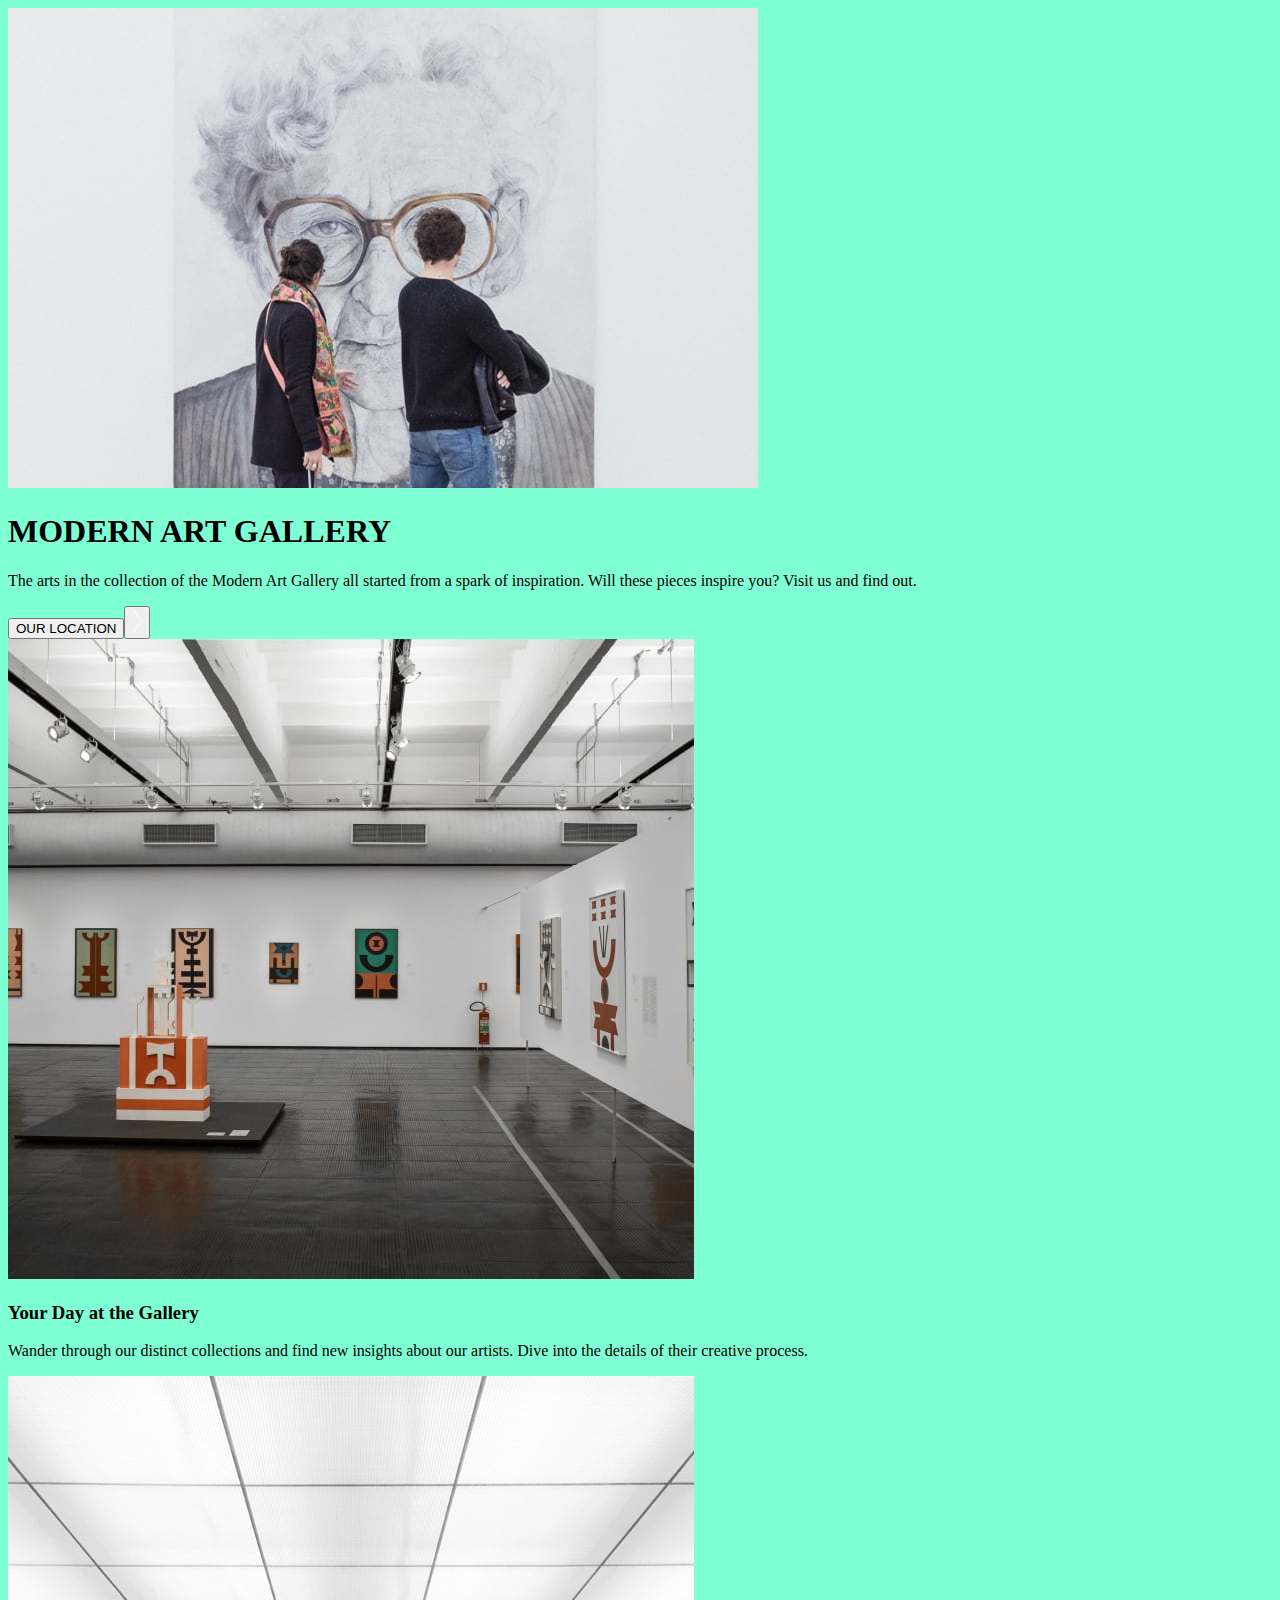
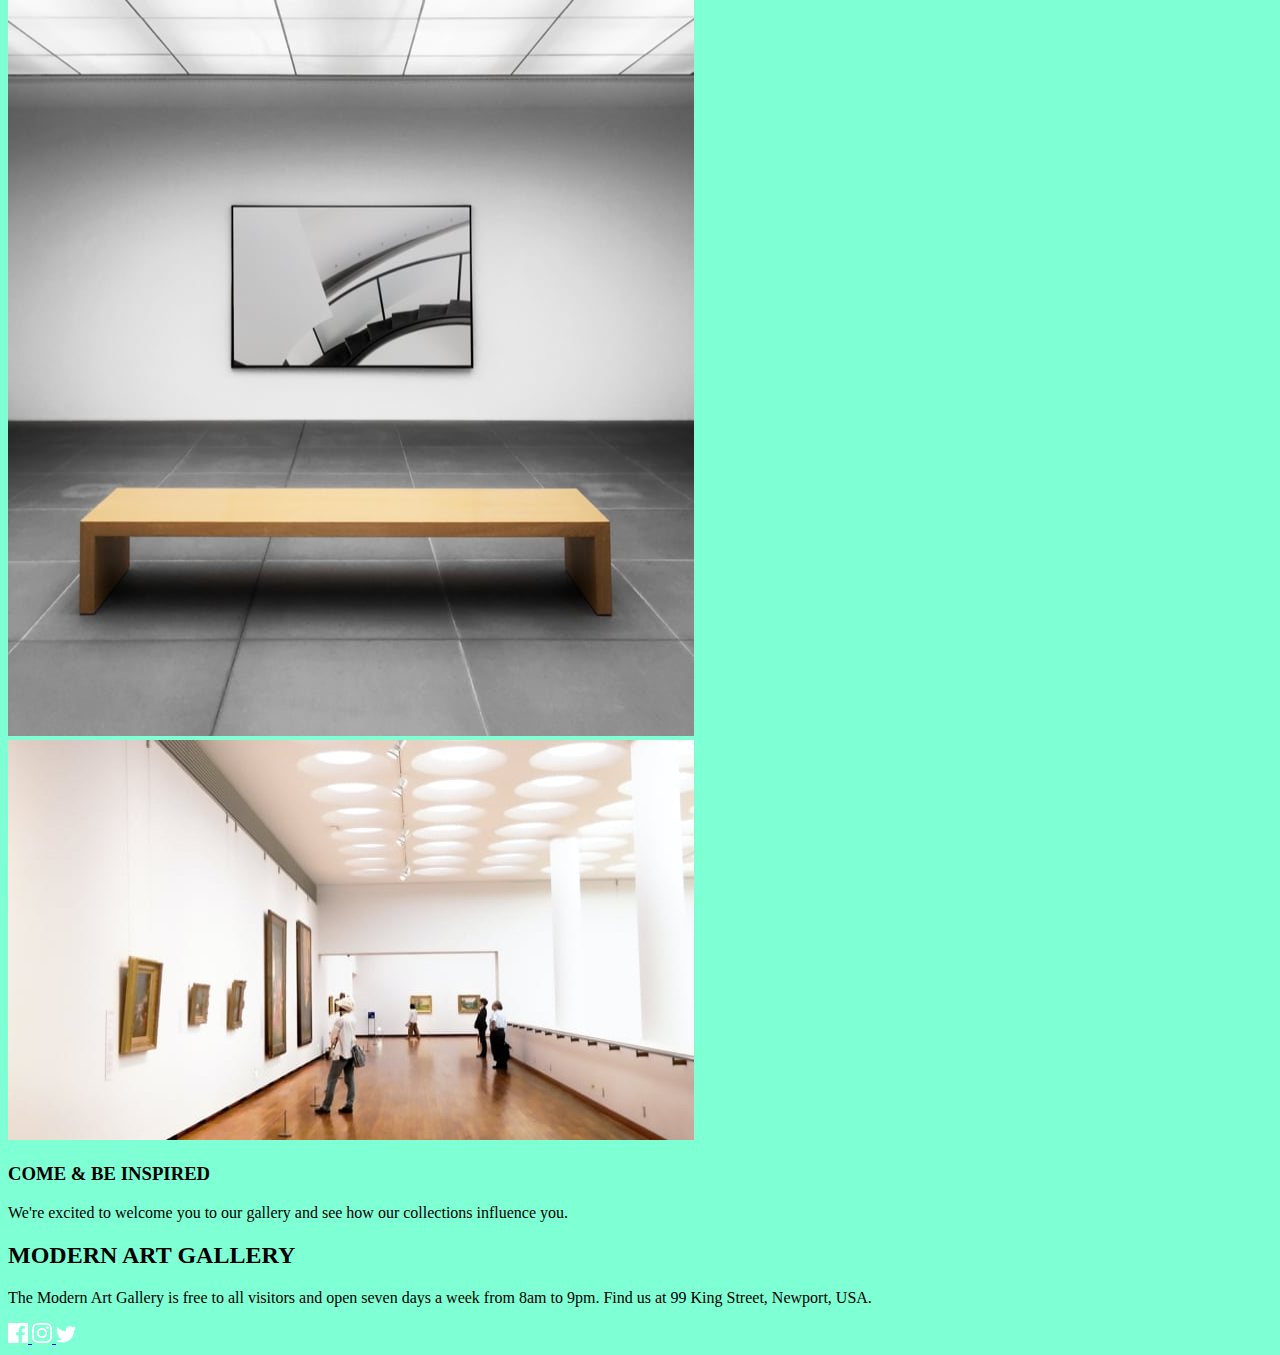
==== index.html @ e425377b "html markup" ====
<!DOCTYPE html>
<html lang="en">
<head>
    <meta charset="UTF-8">
    <meta http-equiv="X-UA-Compatible" content="IE=edge">
    <meta name="viewport" content="width=device-width, initial-scale=1.0">
    <link rel="stylesheet" href="index.css">
    <title>Art gallery website</title>
</head>
<body>
    <header>
        <img src="assets/mobile/image-hero@2x.jpg" alt="background img">
        <h1>MODERN ART GALLERY</h1>
        <p>The arts in the collection of the Modern Art Gallery all started from a spark of inspiration. Will these pieces inspire you? Visit us and find out.</p>
        <a href="location.html">
            <button>
                OUR LOCATION<button><img src="assets/icon-arrow-right.svg" alt="right arrow icon"></button>
            </button>
        </a>
    </header>

    <main>
        <article>
            <section>
                <img src="assets/mobile/image-grid-1@2x.jpg" alt="gallery img">
            </section>
            <section>
                <h3>Your Day at the Gallery</h3>
                <p>Wander through our distinct collections and find new insights about our artists. Dive into the details of their creative process.</p>
            </section>
            <section>
                <img src="assets/mobile/image-grid-2@2x.jpg" alt="gallery img">
            </section>
            <section>
                <img src="assets/mobile/image-grid-3@2x.jpg" alt="gallery img">
            </section>
            <section>
                <h3>COME & BE INSPIRED</h3>
                <p>We're excited to welcome you to our gallery and see how our collections influence you.</p>
            </section>
        </article>
    </main>

    <footer>
        <h2>MODERN ART GALLERY</h2>
        <p>The Modern Art Gallery is free to all visitors and open seven days a week from 8am to 9pm. Find us at 99 King Street, Newport, USA.</p>
    
        <div class="social-media-icons">
            <a href="https://www.facebook.com/" target="_blank">
                <img src="assets/icon-facebook.svg" alt="facebook">
            </a>
            <a href="https://www.instagram.com/" target="_blank">
                <img src="assets/icon-instagram.svg" alt="instagram">
            </a>
            <a href="https://www.twitter.com/" target="_blank">
                <img src="assets/icon-twitter.svg" alt="twitter">
            </a>
        </div>
    </footer>
</body>
</html>
---- index.css ----
body{
    background-color: aquamarine;
}
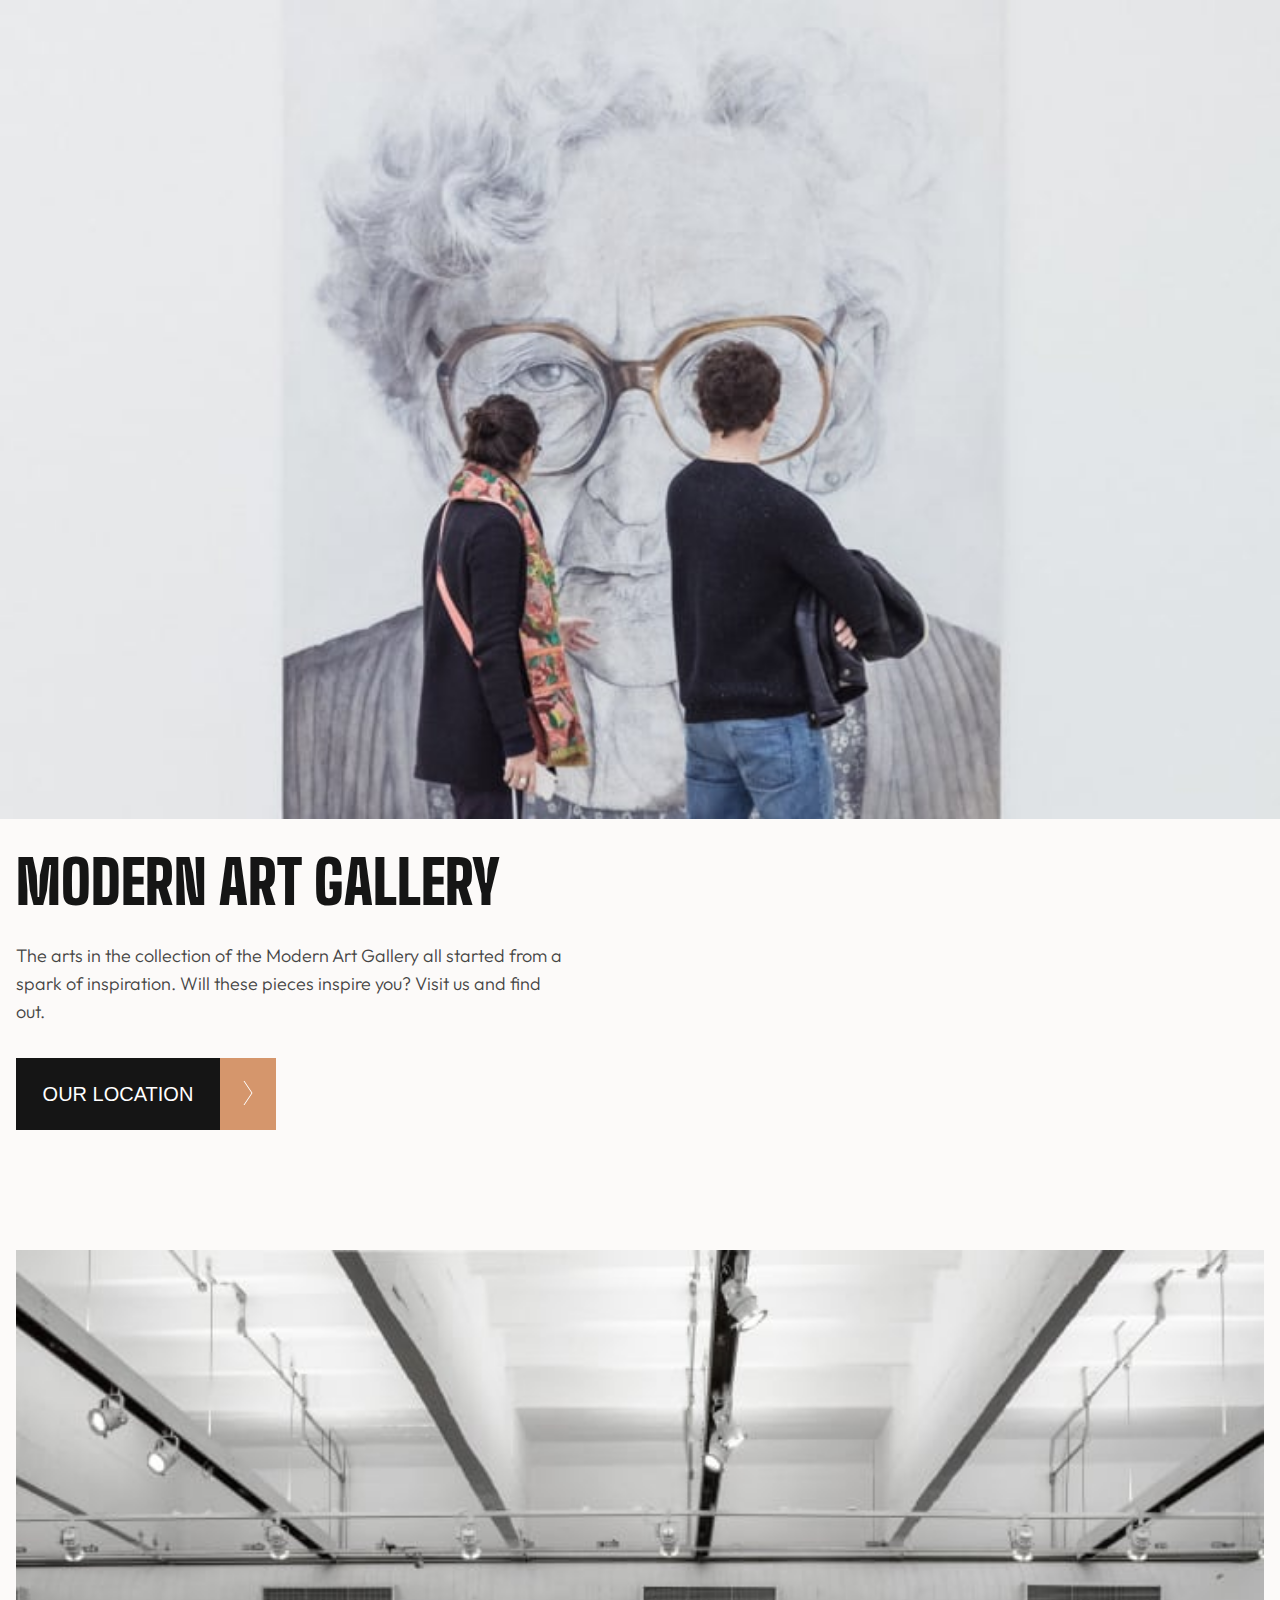
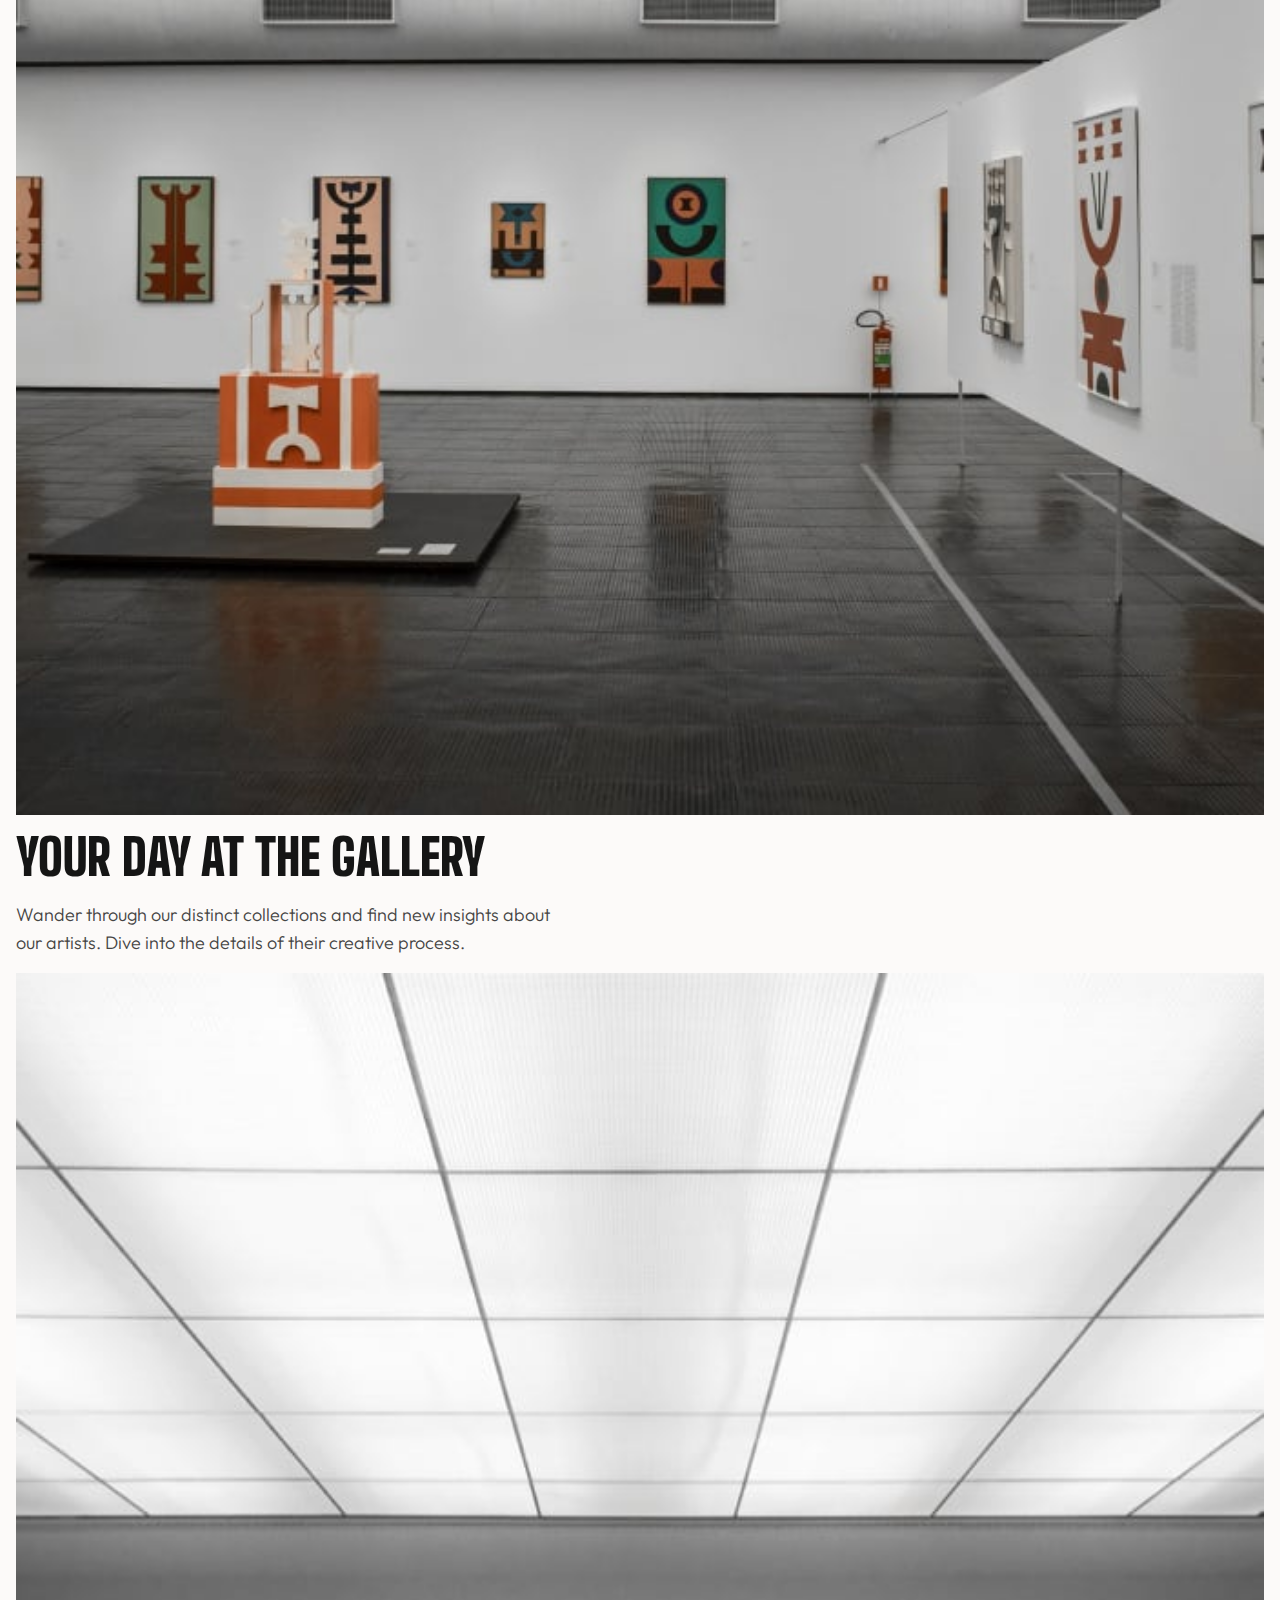
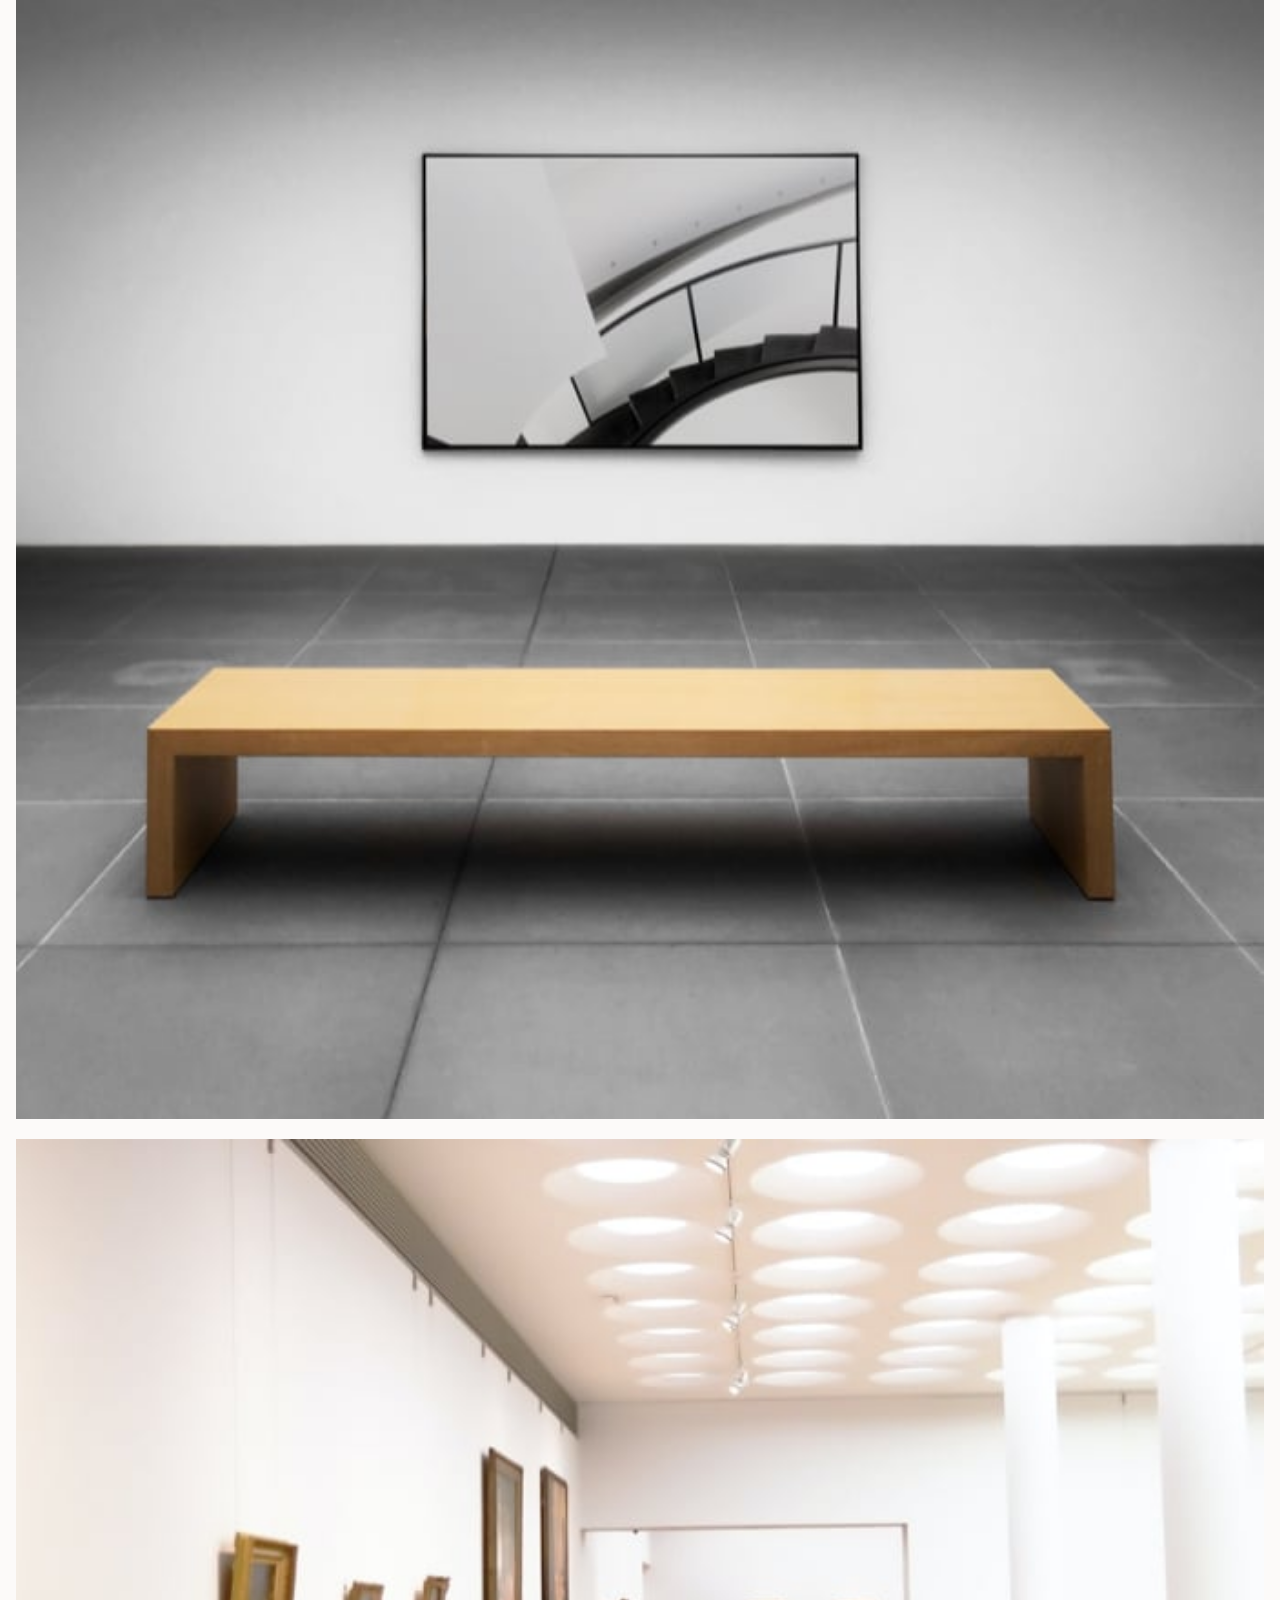
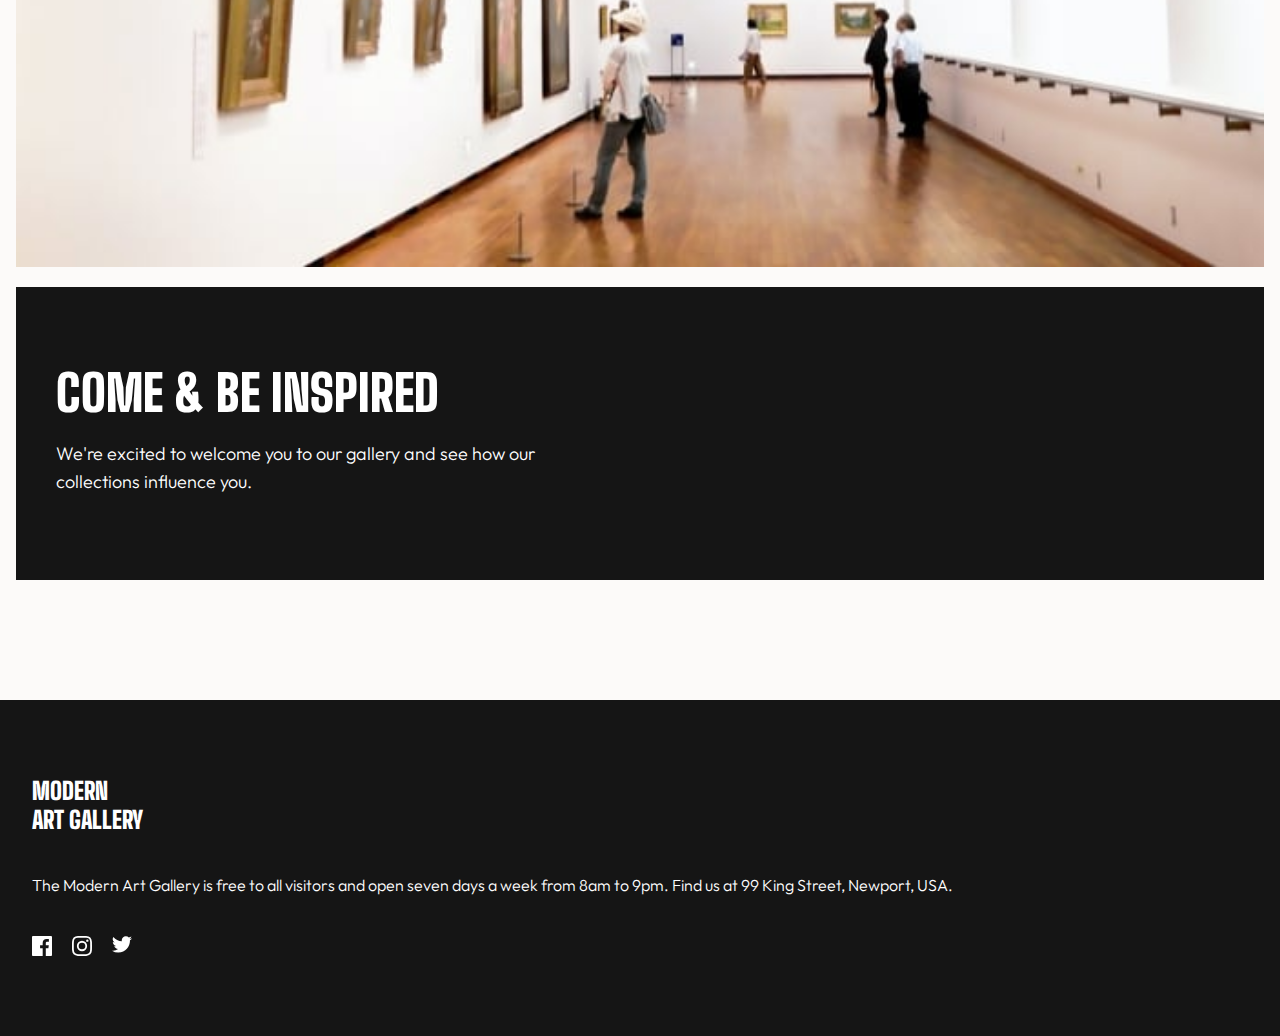
==== commit 62cda7af: "markup and index.html styles" ====
--- a/index.html
+++ b/index.html
@@ -9,14 +9,24 @@
 </head>
 <body>
     <header>
-        <img src="assets/mobile/image-hero@2x.jpg" alt="background img">
-        <h1>MODERN ART GALLERY</h1>
-        <p>The arts in the collection of the Modern Art Gallery all started from a spark of inspiration. Will these pieces inspire you? Visit us and find out.</p>
-        <a href="location.html">
-            <button>
-                OUR LOCATION<button><img src="assets/icon-arrow-right.svg" alt="right arrow icon"></button>
-            </button>
-        </a>
+        <img src="assets/mobile/image-hero@2x.jpg" alt="background img" class="bg">
+        <div class="header-text">
+            <h1>MODERN ART GALLERY</h1>
+            <p>The arts in the collection of the Modern Art Gallery all started from a spark of inspiration. Will these pieces inspire you? Visit us and find out.</p>
+            
+            <div class="btn">
+                <a href="location.html" target="_blank">
+                    <button class="title-btn">
+                        <p class="box-p">OUR LOCATION</p>
+                    </button>
+                </a>
+                <a href="location.html" target="_blank">
+                    <button class="icon-btn">
+                        <img src="assets/icon-arrow-right.svg" alt="icon arrow right">
+                    </button>
+                </a>
+            </div>
+        </div>
     </header>
 
     <main>
@@ -25,7 +35,7 @@
                 <img src="assets/mobile/image-grid-1@2x.jpg" alt="gallery img">
             </section>
             <section>
-                <h3>Your Day at the Gallery</h3>
+                <h3>YOUR DAY AT THE GALLERY</h3>
                 <p>Wander through our distinct collections and find new insights about our artists. Dive into the details of their creative process.</p>
             </section>
             <section>
@@ -35,13 +45,16 @@
                 <img src="assets/mobile/image-grid-3@2x.jpg" alt="gallery img">
             </section>
             <section>
-                <h3>COME & BE INSPIRED</h3>
+                <div class="description">
+                    <h3>COME & BE INSPIRED</h3>
                 <p>We're excited to welcome you to our gallery and see how our collections influence you.</p>
+                </div>
             </section>
         </article>
     </main>
 
     <footer>
+        <section>
         <h2>MODERN ART GALLERY</h2>
         <p>The Modern Art Gallery is free to all visitors and open seven days a week from 8am to 9pm. Find us at 99 King Street, Newport, USA.</p>
     
@@ -56,6 +69,7 @@
                 <img src="assets/icon-twitter.svg" alt="twitter">
             </a>
         </div>
+        </section>
     </footer>
 </body>
 </html>--- a/index.css
+++ b/index.css
@@ -1,3 +1,151 @@
+@import url(https://fonts.googleapis.com/css2?family=Big+Shoulders+Display:wght@300;900&display=swap);
+@import url(https://fonts.googleapis.com/css2?family=Outfit:wght@300&display=swap);
+
+:root{
+    --almost-black:var(#151515);
+    --white:var(#FFFFFF);
+}
+
+*{
+    margin: 0;
+    padding: 0;
+    box-sizing: border-box;
+}
 body{
-    background-color: aquamarine;
+    font-family: 'Outfit', sans-serif;
+    background: #FCFAF9;
+}
+
+/* general styles */
+h1,h2, h3{
+    font-family: 'Big Shoulders Display', cursive;
+    font-weight: 900;
+}
+
+/* header styles */
+.header-text{
+    display: grid;
+    row-gap: 32px;
+}
+/* background image */
+header img:not(button img, .btn-wrapper img){
+    width: 100%;
+    padding-bottom: 32px;
+}
+.header-text{
+    padding: 0 16px;
+}
+.header-text h1{
+    font-size: 60px;
+    line-height: 55px;
+    color: #151515;
+}
+.header-text p{
+    font-weight: 300;
+    font-size: 18px;
+    line-height: 28px;
+    color: #444444;
+    max-width: 550px;
+}
+
+/* button */
+.btn{
+    display: flex;
+}
+.title-btn{
+    width: 204px;
+    height: 72px;
+    border: none;
+    background: #151515;
+}
+.title-btn p{
+    color: white;
+    font-size: 20px;
+    line-height: 24px;
+}
+
+.icon-btn{
+    width: 56px;
+    height: 72px;
+    border: none;
+    background: #D5966C;
+}
+
+
+/* main container */
+main{
+    margin:120px 0 120px 0;
+}
+article{
+    padding: 0 16px;
+    display: grid;
+    row-gap: 16px;
+}
+article img{
+    width: 100%;
+}
+article h3{
+
+    font-size: 50px;
+    line-height: 45px;
+    color: #151515;
+}
+article p{
+    font-weight: 300;
+    font-size: 18px;
+    line-height: 28px;
+    color: #444444;
+    max-width: 550px;
+}
+article section:nth-child(2) h3{
+    margin-bottom: 21px;
+}
+article section:nth-child(5){
+    height: 293px;
+    background-color: #151515;
+    padding: 0 40px;
+    display: flex;
+    align-items: center;
+}
+.description h3{
+    font-size: 50px;
+    line-height: 45px;
+    color: #FFFFFF;
+    margin-bottom: 24px;
+}
+.description p{
+    font-weight: 300;
+    font-size: 18px;
+    line-height: 28px;
+    color: #FFFFFF;
+
+}
+
+/* footer */
+footer{
+    height: 336px;
+    background-color: #151515;
+    display: flex;
+    align-items: center;
+    padding: 0 32px;
+}
+footer section{
+    display: grid;
+    row-gap: 38px;
+}
+footer h2{
+    width: 112.05px;
+    color: white;
+}
+footer p{
+    font-weight: 300;
+    font-size: 16px;
+    line-height: 26px;
+    color: #FFFFFF;
+}
+.social-media-icons{
+    display: inline-flex;
+}
+.social-media-icons a{
+    margin-right:20px;
 }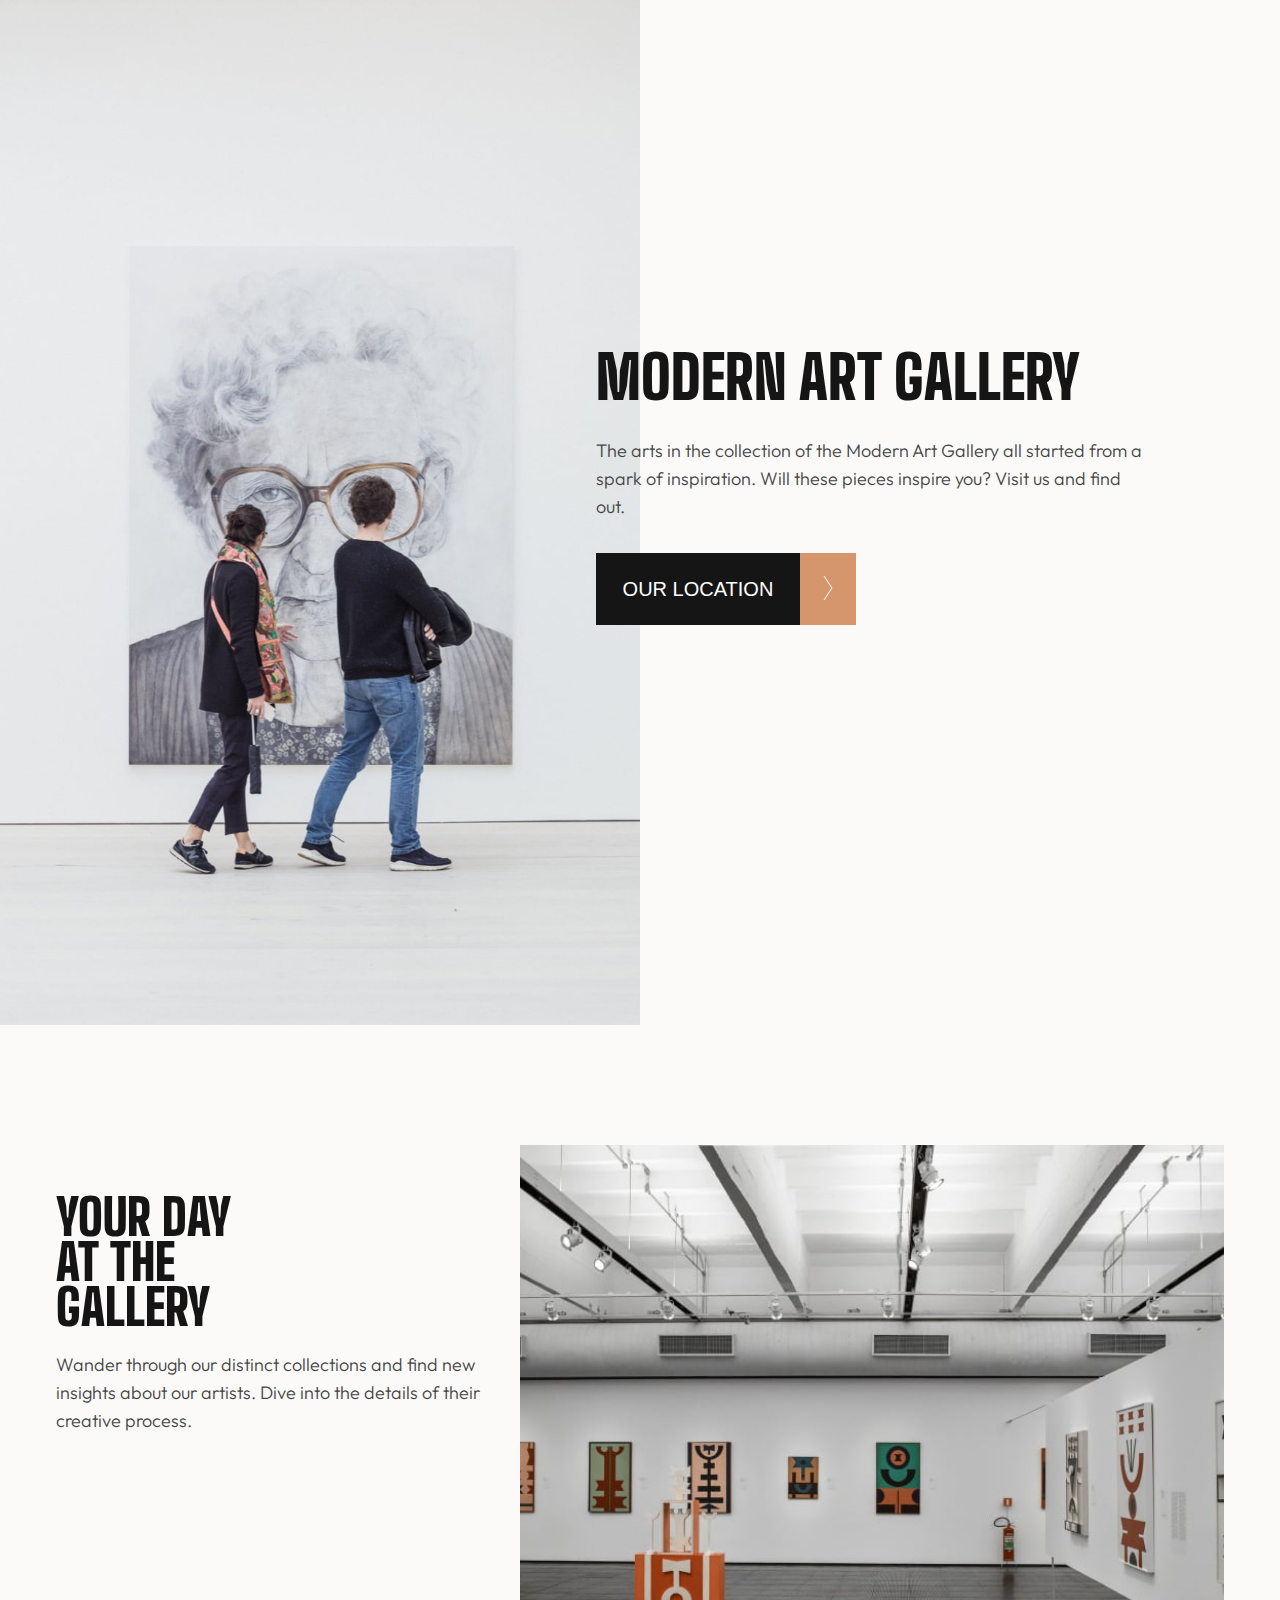
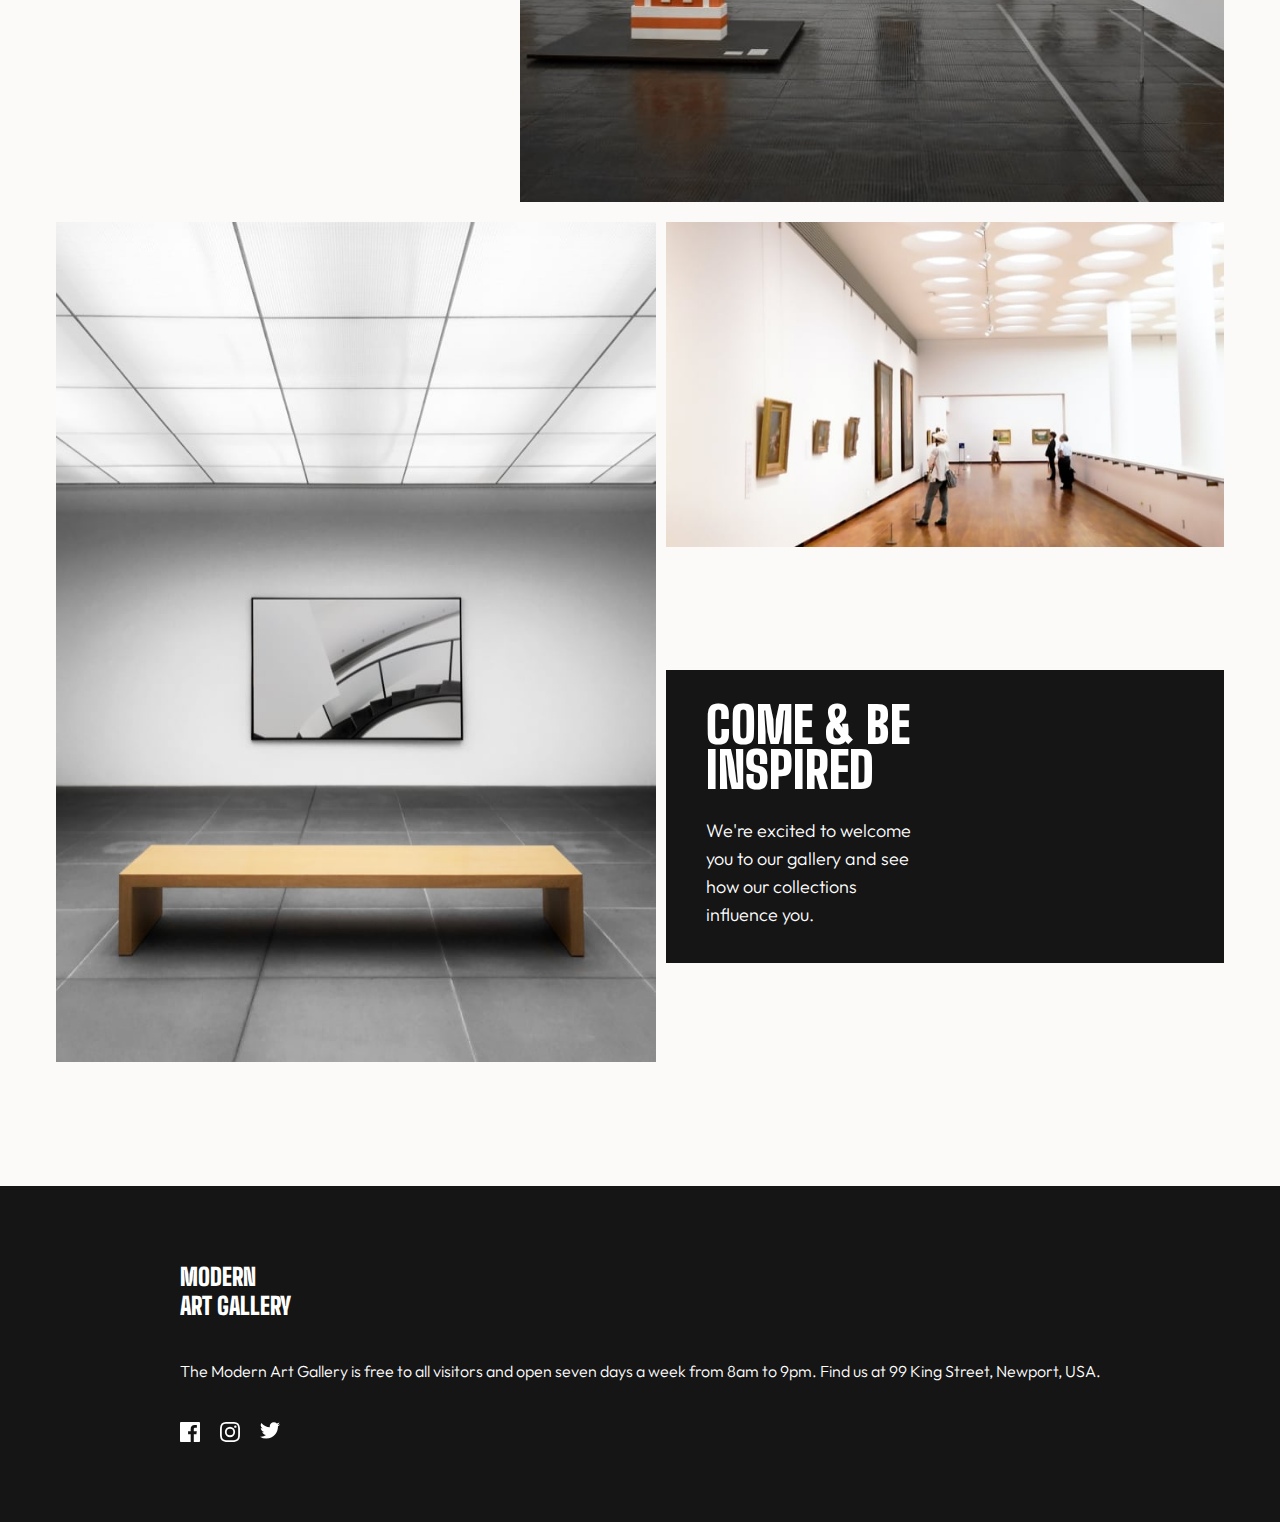
==== commit 7a2aa7ec: "changes in grid" ====
--- a/index.html
+++ b/index.html
@@ -9,7 +9,9 @@
 </head>
 <body>
     <header>
-        <img src="assets/mobile/image-hero@2x.jpg" alt="background img" class="bg">
+        <img src="assets/mobile/image-hero@2x.jpg" alt="background img" class="bg-mobile">
+        <img src="assets/tablet/image-hero@2x.jpg" alt="background img" class="bg-tablet">
+        <img src="assets/desktop/image-hero@2x.jpg" alt="background img" class="bg-desktop">
         <div class="header-text">
             <h1>MODERN ART GALLERY</h1>
             <p>The arts in the collection of the Modern Art Gallery all started from a spark of inspiration. Will these pieces inspire you? Visit us and find out.</p>
@@ -29,22 +31,22 @@
         </div>
     </header>
 
-    <main>
+    <main class="main-index">
         <article>
-            <section>
+            <section class="grid-1">
                 <img src="assets/mobile/image-grid-1@2x.jpg" alt="gallery img">
             </section>
-            <section>
+            <section class="grid-2">
                 <h3>YOUR DAY AT THE GALLERY</h3>
                 <p>Wander through our distinct collections and find new insights about our artists. Dive into the details of their creative process.</p>
             </section>
-            <section>
+            <section class="grid-3">
                 <img src="assets/mobile/image-grid-2@2x.jpg" alt="gallery img">
             </section>
-            <section>
+            <section class="grid-4">
                 <img src="assets/mobile/image-grid-3@2x.jpg" alt="gallery img">
             </section>
-            <section>
+            <section class="grid-5">
                 <div class="description">
                     <h3>COME & BE INSPIRED</h3>
                 <p>We're excited to welcome you to our gallery and see how our collections influence you.</p>
@@ -53,20 +55,35 @@
         </article>
     </main>
 
-    <footer>
+    <footer class="index-footer">
         <section>
         <h2>MODERN ART GALLERY</h2>
         <p>The Modern Art Gallery is free to all visitors and open seven days a week from 8am to 9pm. Find us at 99 King Street, Newport, USA.</p>
     
         <div class="social-media-icons">
             <a href="https://www.facebook.com/" target="_blank">
-                <img src="assets/icon-facebook.svg" alt="facebook">
+                <svg width="20" height="20" xmlns="http://www.w3.org/2000/svg">
+                    <path
+                      d="M18.896 0H1.104C.494 0 0 .494 0 1.104v17.793C0 19.506.494 20 1.104 20h9.58v-7.745H8.076V9.237h2.606V7.01c0-2.583 1.578-3.99 3.883-3.99 1.104 0 2.052.082 2.329.119v2.7h-1.598c-1.254 0-1.496.597-1.496 1.47v1.928h2.989l-.39 3.018h-2.6V20h5.098c.608 0 1.102-.494 1.102-1.104V1.104C20 .494 19.506 0 18.896 0Z"
+                      fill="#FFF"
+                    />
+                </svg>
             </a>
             <a href="https://www.instagram.com/" target="_blank">
-                <img src="assets/icon-instagram.svg" alt="instagram">
+                <svg width="20" height="20" xmlns="http://www.w3.org/2000/svg">
+                    <path
+                      d="M10 1.802c2.67 0 2.987.01 4.042.059 2.71.123 3.975 1.409 4.099 4.099.048 1.054.057 1.37.057 4.04 0 2.672-.01 2.988-.057 4.042-.124 2.687-1.387 3.975-4.1 4.099-1.054.048-1.37.058-4.041.058-2.67 0-2.987-.01-4.04-.058-2.718-.124-3.977-1.416-4.1-4.1-.048-1.054-.058-1.37-.058-4.041 0-2.67.01-2.986.058-4.04.124-2.69 1.387-3.977 4.1-4.1 1.054-.048 1.37-.058 4.04-.058ZM10 0C7.284 0 6.944.012 5.877.06 2.246.227.227 2.242.061 5.877.01 6.944 0 7.284 0 10s.012 3.057.06 4.123c.167 3.632 2.182 5.65 5.817 5.817 1.067.048 1.407.06 4.123.06s3.057-.012 4.123-.06c3.629-.167 5.652-2.182 5.816-5.817.05-1.066.061-1.407.061-4.123s-.012-3.056-.06-4.122C19.777 2.249 17.76.228 14.124.06 13.057.01 12.716 0 10 0Zm0 4.865a5.135 5.135 0 1 0 0 10.27 5.135 5.135 0 0 0 0-10.27Zm0 8.468a3.333 3.333 0 1 1 0-6.666 3.333 3.333 0 0 1 0 6.666Zm5.338-9.87a1.2 1.2 0 1 0 0 2.4 1.2 1.2 0 0 0 0-2.4Z"
+                      fill="#FFF"
+                    />
+                </svg>
             </a>
             <a href="https://www.twitter.com/" target="_blank">
-                <img src="assets/icon-twitter.svg" alt="twitter">
+                <svg width="20" height="17" xmlns="http://www.w3.org/2000/svg">
+                    <path
+                      d="M20 2.172a8.192 8.192 0 0 1-2.357.646 4.11 4.11 0 0 0 1.805-2.27 8.22 8.22 0 0 1-2.606.996A4.096 4.096 0 0 0 13.847.248c-2.65 0-4.596 2.472-3.998 5.037A11.648 11.648 0 0 1 1.392 1a4.109 4.109 0 0 0 1.27 5.478 4.086 4.086 0 0 1-1.858-.513c-.045 1.9 1.318 3.679 3.291 4.075a4.113 4.113 0 0 1-1.853.07 4.106 4.106 0 0 0 3.833 2.849A8.25 8.25 0 0 1 0 14.658a11.616 11.616 0 0 0 6.29 1.843c7.618 0 11.923-6.434 11.663-12.205A8.354 8.354 0 0 0 20 2.172Z"
+                      fill="#FFF"
+                    />
+                </svg>
             </a>
         </div>
         </section>
--- a/index.css
+++ b/index.css
@@ -1,15 +1,11 @@
 @import url(https://fonts.googleapis.com/css2?family=Big+Shoulders+Display:wght@300;900&display=swap);
 @import url(https://fonts.googleapis.com/css2?family=Outfit:wght@300&display=swap);
-
-:root{
-    --almost-black:var(#151515);
-    --white:var(#FFFFFF);
-}
 
 *{
     margin: 0;
     padding: 0;
     box-sizing: border-box;
+    font-style: normal;
 }
 body{
     font-family: 'Outfit', sans-serif;
@@ -21,18 +17,16 @@
     font-family: 'Big Shoulders Display', cursive;
     font-weight: 900;
 }
-
-/* header styles */
+p{
+    font-weight: 300;
+    font-size: 18px;
+    color: #444444;
+}
+
+/* index.html header styles */
 .header-text{
     display: grid;
     row-gap: 32px;
-}
-/* background image */
-header img:not(button img, .btn-wrapper img){
-    width: 100%;
-    padding-bottom: 32px;
-}
-.header-text{
     padding: 0 16px;
 }
 .header-text h1{
@@ -41,14 +35,23 @@
     color: #151515;
 }
 .header-text p{
-    font-weight: 300;
-    font-size: 18px;
     line-height: 28px;
-    color: #444444;
     max-width: 550px;
 }
-
-/* button */
+/* background image */
+.bg-mobile{
+    width: 100%;
+    padding-bottom: 32px;
+}
+.bg-tablet{
+    display: none;
+}
+.bg-desktop{
+    display: none;
+}
+
+
+/* button for both pages */
 .btn{
     display: flex;
 }
@@ -72,8 +75,8 @@
 }
 
 
-/* main container */
-main{
+/* index.html main container */
+.main-index{
     margin:120px 0 120px 0;
 }
 article{
@@ -84,18 +87,14 @@
 article img{
     width: 100%;
 }
+article p{
+    line-height: 28px;
+    max-width: 550px;
+}
 article h3{
-
     font-size: 50px;
     line-height: 45px;
     color: #151515;
-}
-article p{
-    font-weight: 300;
-    font-size: 18px;
-    line-height: 28px;
-    color: #444444;
-    max-width: 550px;
 }
 article section:nth-child(2) h3{
     margin-bottom: 21px;
@@ -114,38 +113,209 @@
     margin-bottom: 24px;
 }
 .description p{
-    font-weight: 300;
-    font-size: 18px;
     line-height: 28px;
     color: #FFFFFF;
 
 }
 
-/* footer */
-footer{
-    height: 336px;
+
+/* location.html page map image and button positioning */
+.map-container img{
+    width: 100%;
+    top: 0;
+
+}
+.location-btn{
+    position: absolute;
+    top: 0;
+    left: 0;
+}
+
+/* location.html adress */
+.map-container{
     background-color: #151515;
-    display: flex;
-    align-items: center;
-    padding: 0 32px;
-}
+    
+}
+.map-container section{
+    height: 493px;
+    color: white;
+    padding: 0 16px;
+    display: flex;
+    flex-direction: column;
+    justify-content: space-evenly;
+}
+.map-container section h3{
+    font-size: 50px;
+    line-height: 45px;
+    padding-bottom: 48px;
+
+}
+.map-container h4{
+    font-size: 32px;
+    line-height: 32px;
+    color: #D5966C;
+
+}
+.location{
+    display: grid;
+    row-gap: 20px;
+    padding-top: 20px;
+}
+address p{
+    color: #FFFFFF;
+}
+
+
+
+
+
+
+
+
+/* footer for both pages */
+
+/* general footer style */
 footer section{
     display: grid;
     row-gap: 38px;
 }
-footer h2{
+
+/* footer specifications */
+.index-footer{
+    height: 336px;
+    background-color: #151515;
+    display: flex;
+    justify-content: space-around;
+    align-items: center;
+    padding: 0 32px;
+}
+.location-footer{
+    height: 336px;
+    background-color: #D5966C;
+    display: flex;
+    align-items: center;
+    padding: 0 32px;
+}
+
+
+.index-footer h2{
     width: 112.05px;
     color: white;
 }
-footer p{
-    font-weight: 300;
+.index-footer p{
     font-size: 16px;
     line-height: 26px;
     color: #FFFFFF;
 }
+
+.location-footer p{
+    color: #151515;
+}
+
+
+
+/* general icon styles */
 .social-media-icons{
     display: inline-flex;
 }
 .social-media-icons a{
     margin-right:20px;
+}
+
+
+.location-icons a path{
+    fill: black;
+}
+
+/* hovers for both pages */
+.index-footer a:hover path {
+    fill: #d5966c;
+}
+
+.location-icons a:hover path{
+    fill: white;
+}
+
+
+
+/* responsive */
+@media (min-width:768px){
+    /* background text positioning */
+    body{
+        position: relative;
+    }
+    .header-text{
+        position: absolute;
+        width: 100%;
+        right: 60px;
+        top: 150px;
+    }
+
+    .bg-mobile{
+        display: none;
+    }
+    .bg-tablet{
+        display: block;
+        width: 50%; 
+    }
+
+
+
+    .main-index{
+        padding: 0 40px;
+        
+    }
+
+    .main-index{
+        display: grid;
+        grid-column-gap: 1.6%;
+        grid-row-gap: 0.6875rem;
+    }
+    .grid-1{
+        grid-column: 2/4;
+        max-width: 100%;
+    }
+    .grid-2{
+        grid-column: 1/2;
+        grid-row: 1/2;
+        max-width: 100%;
+        padding-top: 50px;
+    }
+    .grid-3{
+        grid-column: 1/3;
+        grid-row: 2/4;
+        max-width: 100%;
+    }
+    .grid-4{
+        grid-column: 3/4;
+        /* padding-bottom: 30px; */
+        max-width: 100%;
+        margin-left: 10px;
+    }
+    .grid-5{
+        margin-left: 10px;
+        max-width: 100%; 
+        padding: 65px 48px;
+        align-items: center;
+        grid-column: 3/4;
+
+    }
+    .grid-5 p, h3{
+        max-width: 223px;
+    }
+
+}
+
+@media (min-width:1100px){
+    /* background text positioning */
+    body{
+        position: relative;
+    }
+    .header-text{
+        position: absolute;
+        width: 50%;
+        right: 60px;
+        /* height: 410px; */
+        top: 350px;
+    }
 }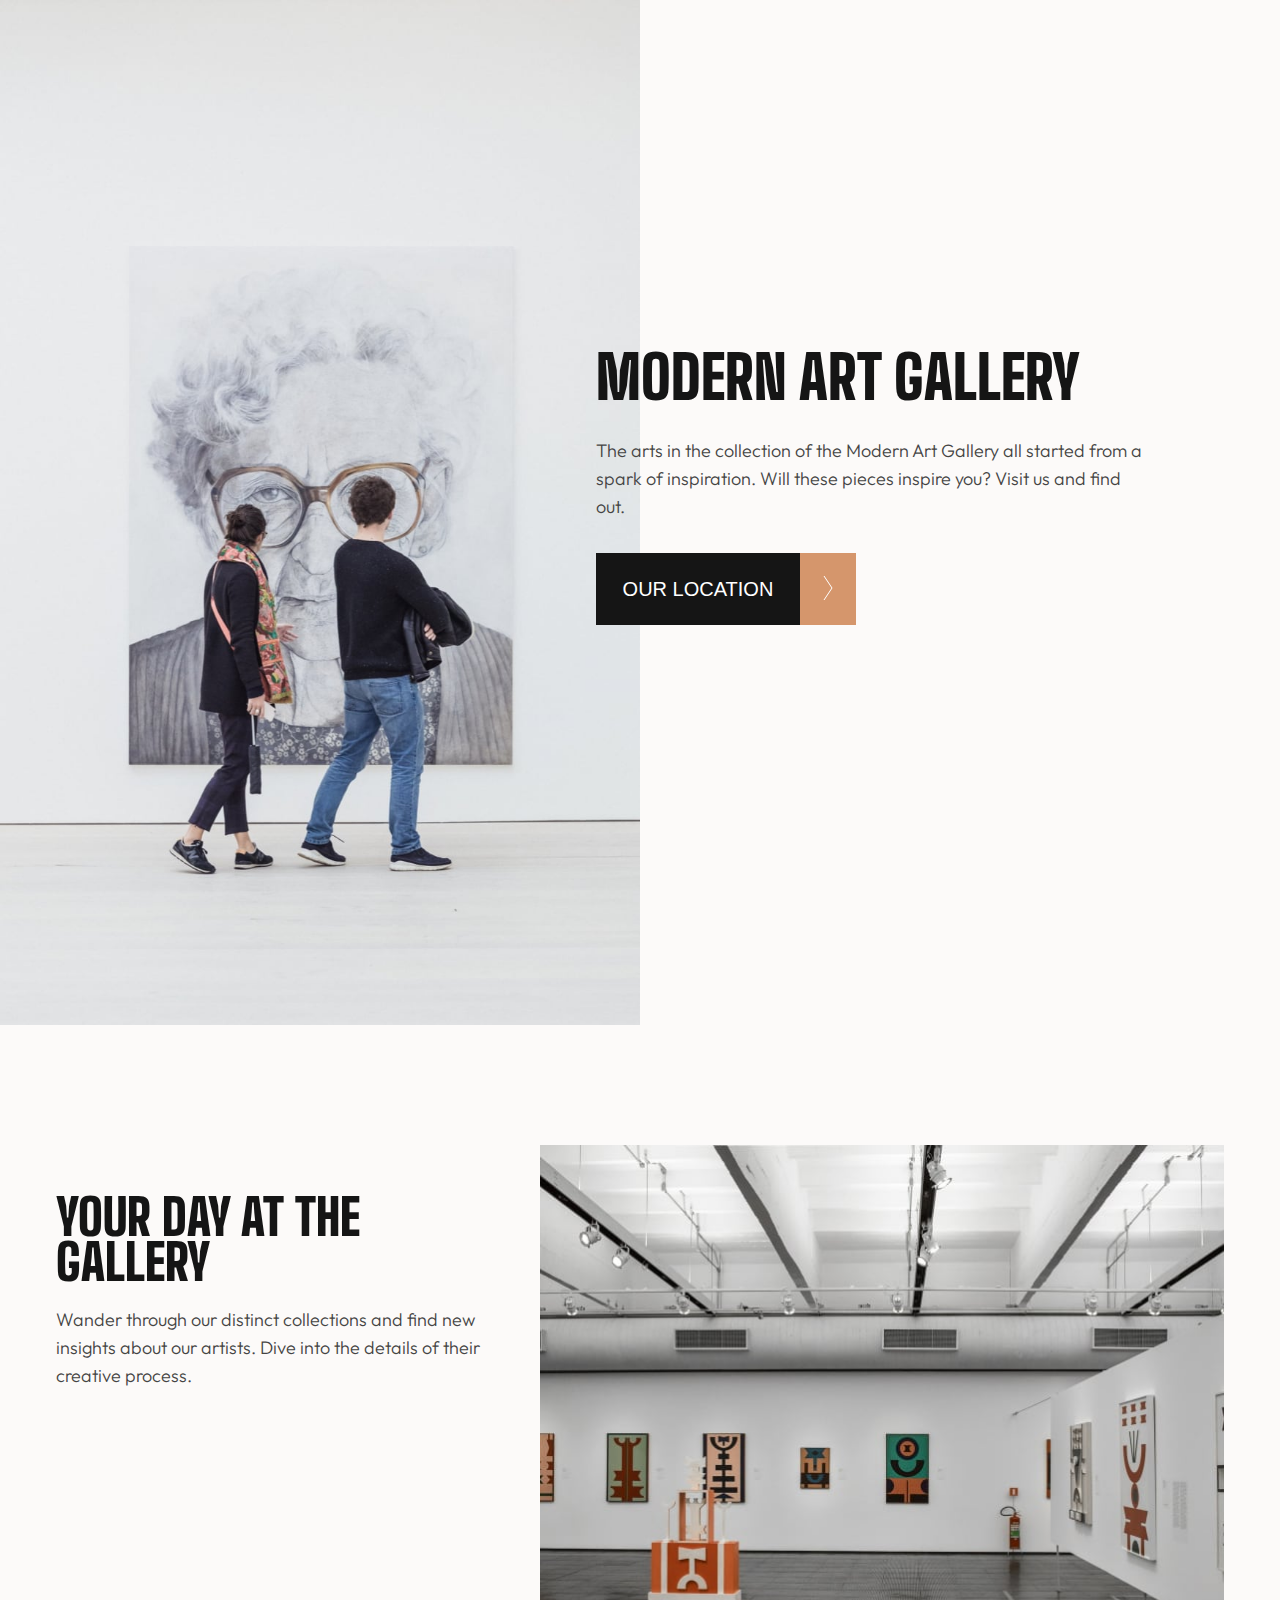
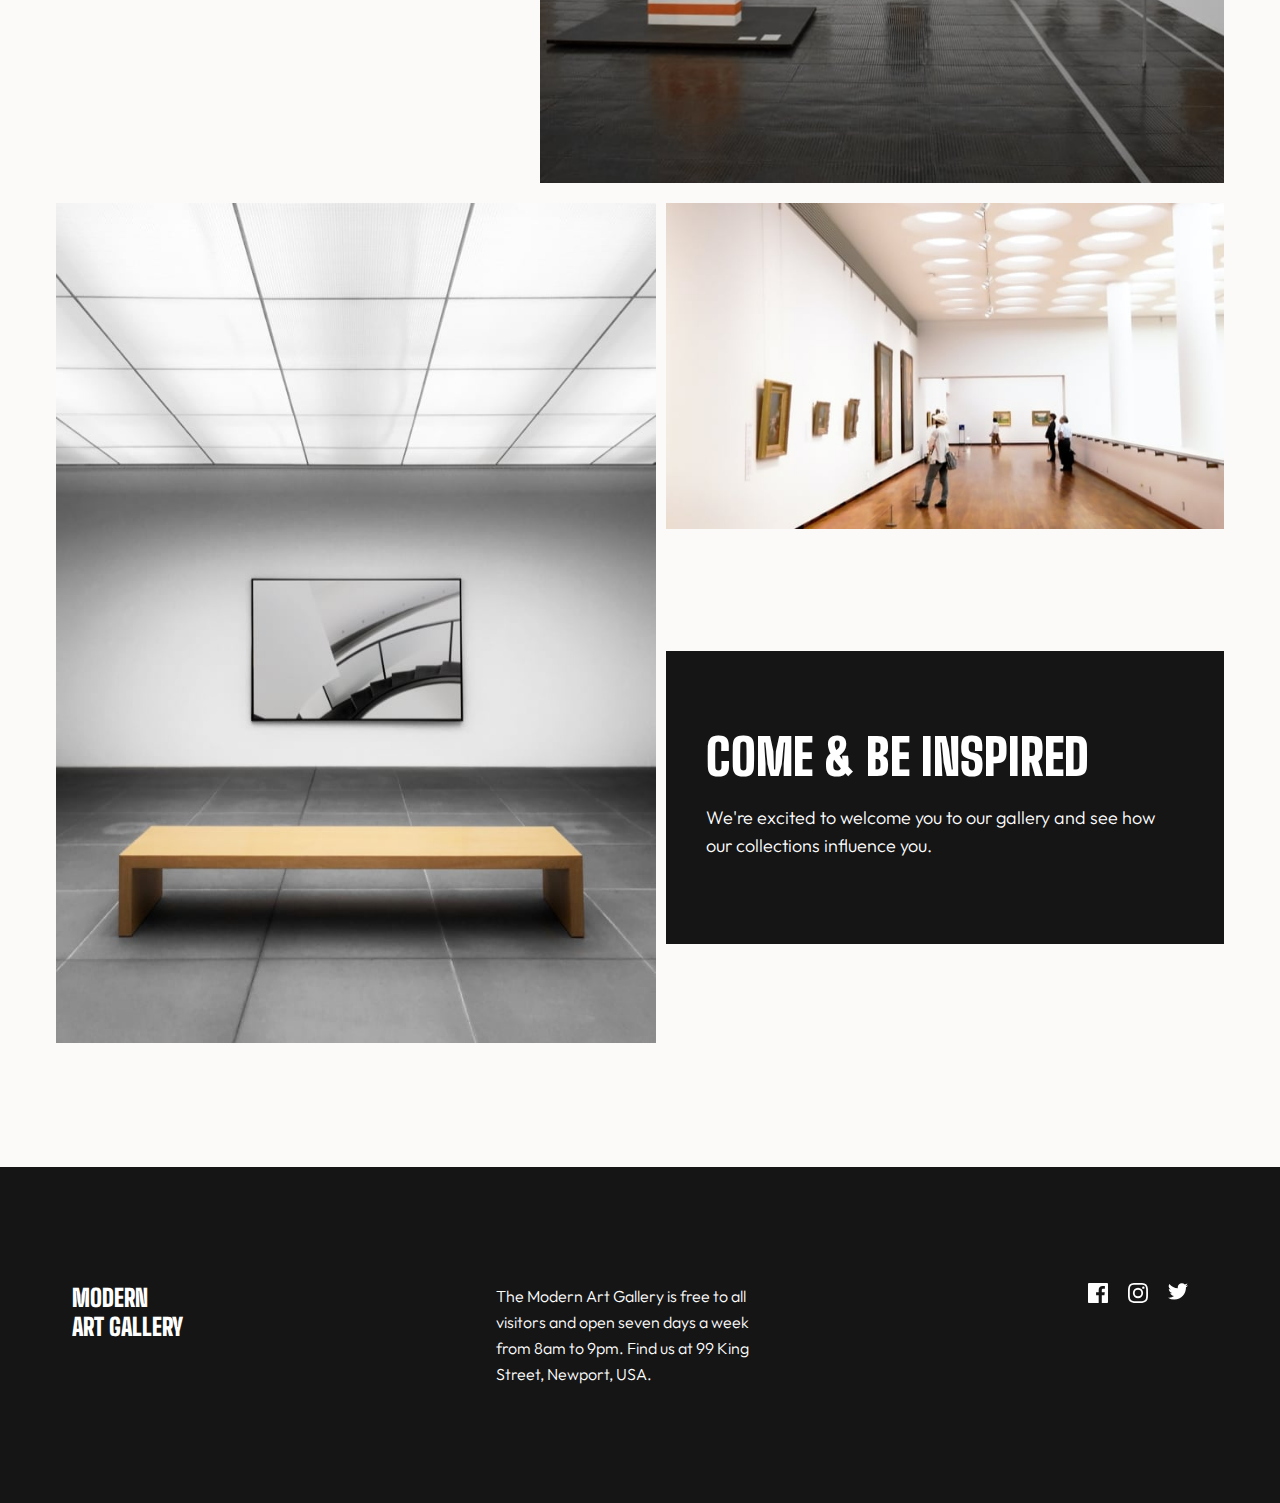
==== commit c1dded9a: "small change in markup" ====
--- a/index.html
+++ b/index.html
@@ -55,7 +55,7 @@
         </article>
     </main>
 
-    <footer class="index-footer">
+    <footer class="index-footer padding">
         <section>
         <h2>MODERN ART GALLERY</h2>
         <p>The Modern Art Gallery is free to all visitors and open seven days a week from 8am to 9pm. Find us at 99 King Street, Newport, USA.</p>
--- a/index.css
+++ b/index.css
@@ -23,6 +23,11 @@
     color: #444444;
 }
 
+/* footer padding */
+.padding{
+    padding: 0 32px;
+}
+
 /* index.html header styles */
 .header-text{
     display: grid;
@@ -38,7 +43,7 @@
     line-height: 28px;
     max-width: 550px;
 }
-/* background image */
+/* html.index background image */
 .bg-mobile{
     width: 100%;
     padding-bottom: 32px;
@@ -120,10 +125,15 @@
 
 
 /* location.html page map image and button positioning */
-.map-container img{
+.map-mobile{
     width: 100%;
     top: 0;
-
+}
+.map-tablet{
+    display: none;
+}
+.map-desktop{
+    display: none;
 }
 .location-btn{
     position: absolute;
@@ -187,14 +197,12 @@
     display: flex;
     justify-content: space-around;
     align-items: center;
-    padding: 0 32px;
 }
 .location-footer{
     height: 336px;
     background-color: #D5966C;
     display: flex;
     align-items: center;
-    padding: 0 32px;
 }
 
 
@@ -241,16 +249,18 @@
 /* responsive */
 @media (min-width:768px){
     /* background text positioning */
+    /* index.html */
     body{
         position: relative;
     }
     .header-text{
         position: absolute;
-        width: 100%;
+        width: 50%;
         right: 60px;
         top: 150px;
     }
 
+    /* index.html background images */
     .bg-mobile{
         display: none;
     }
@@ -260,12 +270,10 @@
     }
 
 
-
     .main-index{
         padding: 0 40px;
-        
-    }
-
+    }
+    /* index.html grid layout */
     .main-index{
         display: grid;
         grid-column-gap: 1.6%;
@@ -279,7 +287,7 @@
         grid-column: 1/2;
         grid-row: 1/2;
         max-width: 100%;
-        padding-top: 50px;
+        padding: 50px 20px 0 0; 
     }
     .grid-3{
         grid-column: 1/3;
@@ -288,7 +296,6 @@
     }
     .grid-4{
         grid-column: 3/4;
-        /* padding-bottom: 30px; */
         max-width: 100%;
         margin-left: 10px;
     }
@@ -298,13 +305,66 @@
         padding: 65px 48px;
         align-items: center;
         grid-column: 3/4;
-
-    }
-    .grid-5 p, h3{
-        max-width: 223px;
-    }
-
-}
+    }
+
+
+    /* index.html footer */
+    .index-footer section{
+        width: 100%;
+        display: flex;
+        justify-content: space-between;
+        padding: 0 40px;
+    }
+    .index-footer section p{
+        max-width: 281px;
+    }
+
+
+    /* location.html */
+    .map-tablet{
+        display: block;
+        width: 100%;
+    }
+    .map-mobile{
+        display: none;
+    }
+    .map-desktop{
+        display: none;
+    }
+    .location-btn{
+        padding-left: 40px;
+    }
+    .map-container section{
+        padding:0 40px;
+    }
+    .location-btn{
+        padding: 0 40px;
+    }
+
+    /* location.html background  image */
+    .map-container section{
+        display: flex;
+        align-items: center;
+        flex-direction: row;
+        height: 548px;
+    }
+    .map-container section h3{
+        padding-right: 68px;
+    }
+
+    /* location.html footer */
+    .location-footer section{
+        width: 100%;
+        display: flex;
+        justify-content: space-between;
+    }
+    .location-footer p{
+        max-width: 281px;
+    }
+}
+
+
+
 
 @media (min-width:1100px){
     /* background text positioning */
@@ -315,7 +375,22 @@
         position: absolute;
         width: 50%;
         right: 60px;
-        /* height: 410px; */
         top: 350px;
     }
+}
+
+@media (min-width:1440px){
+    .main-index, .index-footer section, .location-btn,
+    .map-container section, .location-footer{
+        padding: 0 165px;
+    }
+
+    /* location.html background images */
+    .map-tablet{
+        display: none;
+    }
+    .map-desktop{
+        display: block;
+        width: 100%;
+    }
 }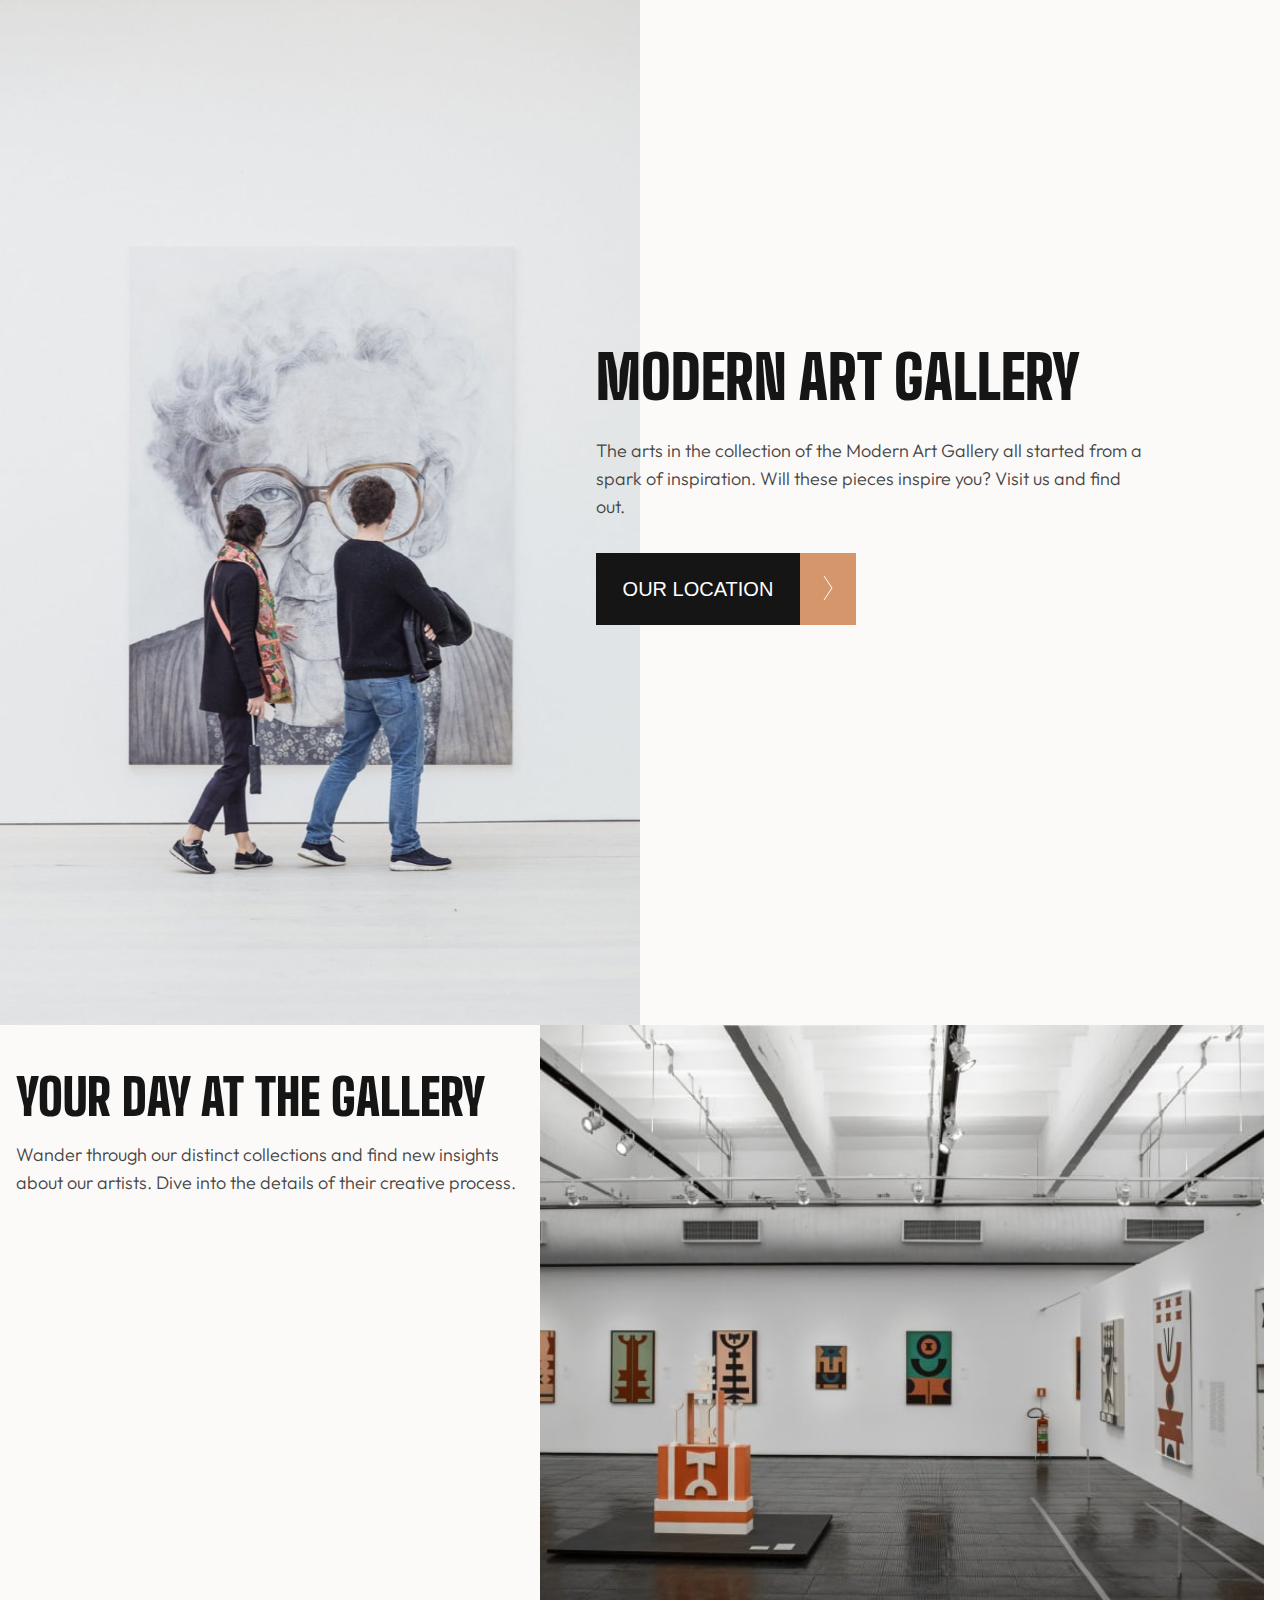
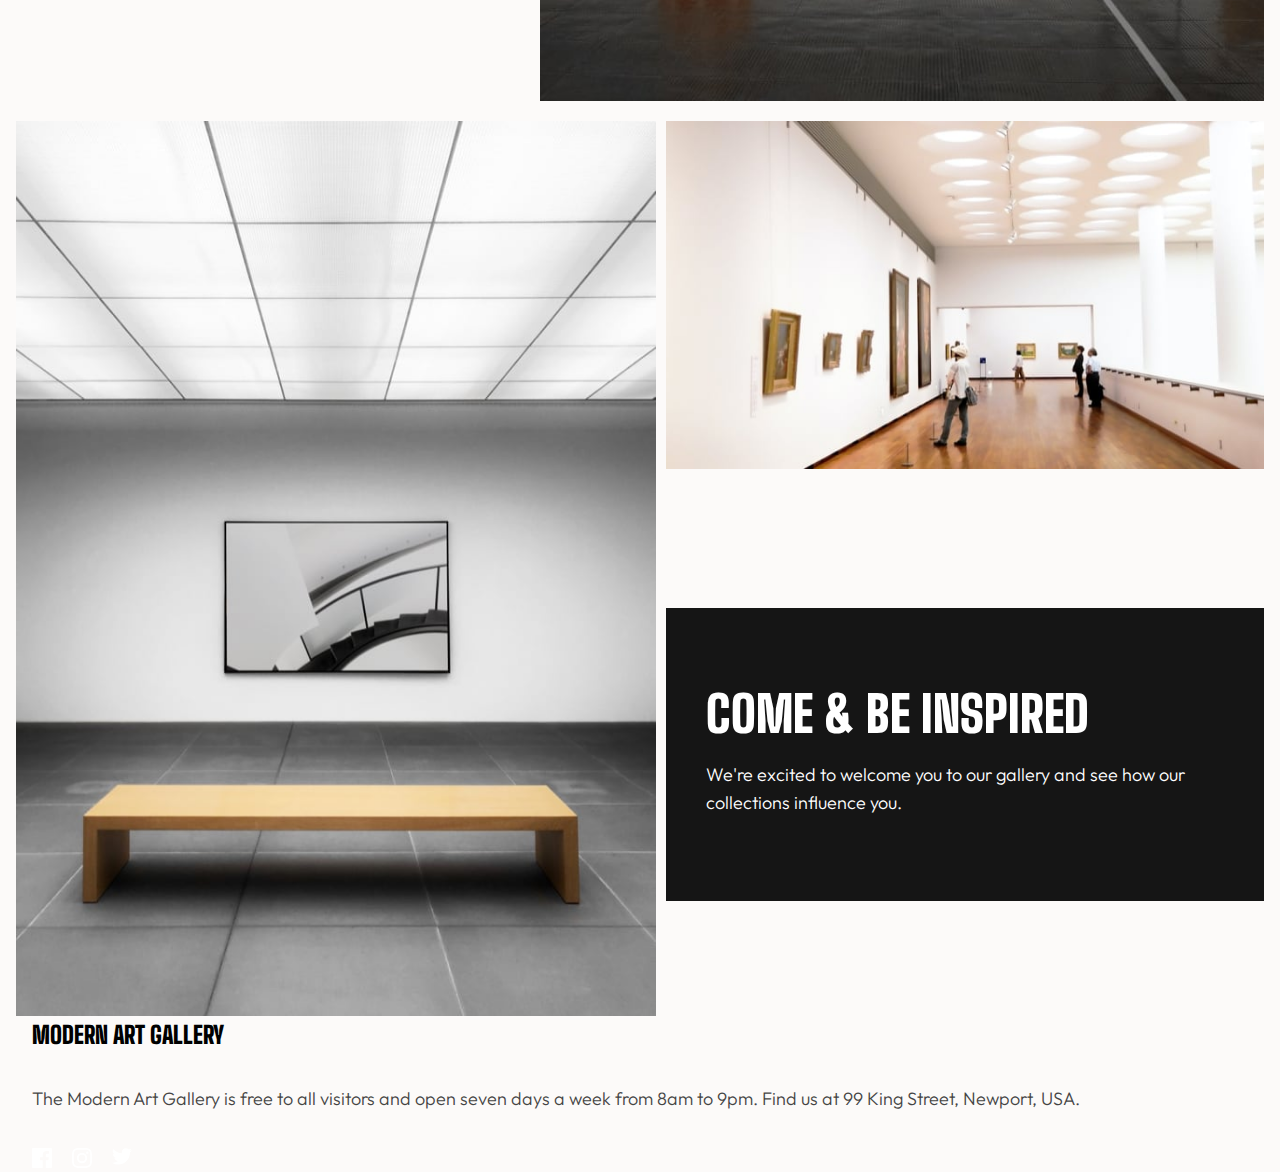
==== commit c2451792: "changes in index.html markup" ====
--- a/index.html
+++ b/index.html
@@ -19,7 +19,7 @@
             <div class="btn">
                 <a href="location.html" target="_blank">
                     <button class="title-btn">
-                        <p class="box-p">OUR LOCATION</p>
+                        <p>OUR LOCATION</p>
                     </button>
                 </a>
                 <a href="location.html" target="_blank">
@@ -31,7 +31,7 @@
         </div>
     </header>
 
-    <main class="main-index">
+    <main>
         <article>
             <section class="grid-1">
                 <img src="assets/mobile/image-grid-1@2x.jpg" alt="gallery img">
@@ -49,13 +49,13 @@
             <section class="grid-5">
                 <div class="description">
                     <h3>COME & BE INSPIRED</h3>
-                <p>We're excited to welcome you to our gallery and see how our collections influence you.</p>
+                    <p>We're excited to welcome you to our gallery and see how our collections influence you.</p>
                 </div>
             </section>
         </article>
     </main>
 
-    <footer class="index-footer padding">
+    <footer class="padding">
         <section>
         <h2>MODERN ART GALLERY</h2>
         <p>The Modern Art Gallery is free to all visitors and open seven days a week from 8am to 9pm. Find us at 99 King Street, Newport, USA.</p>
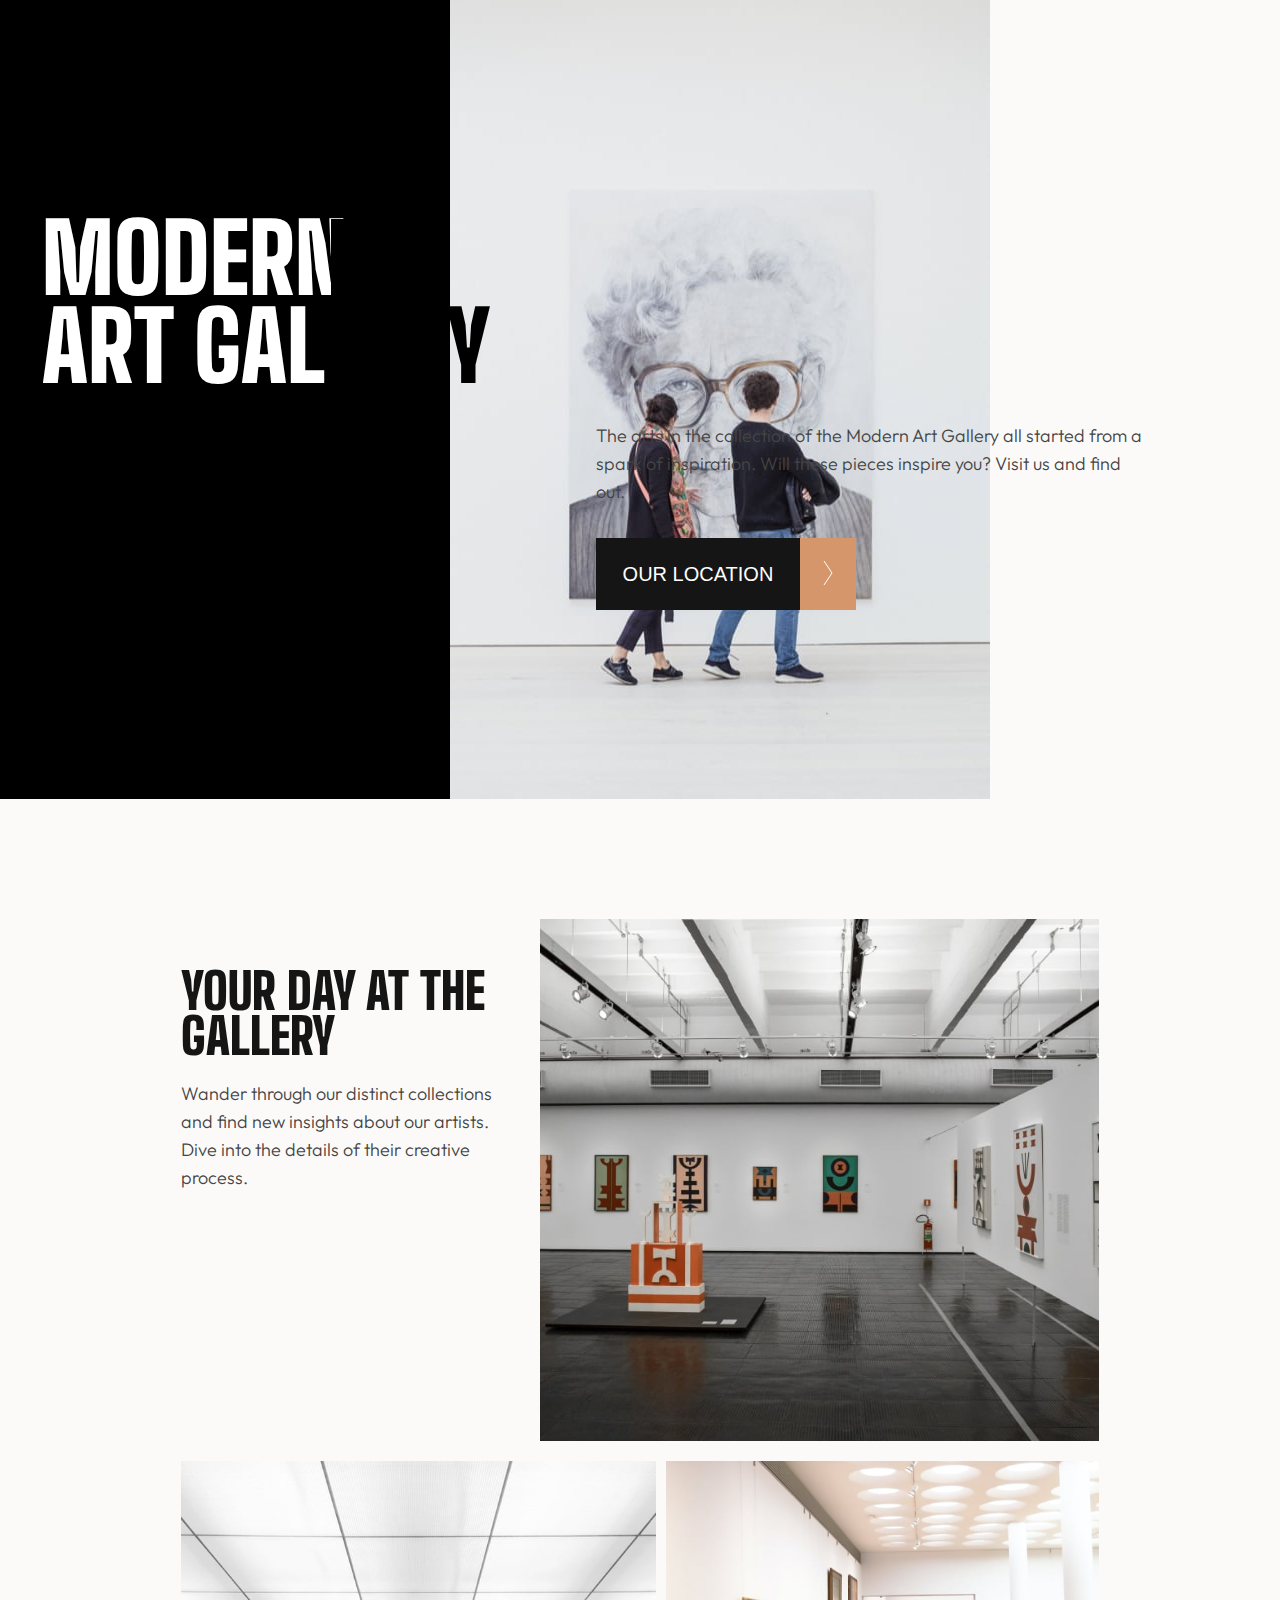
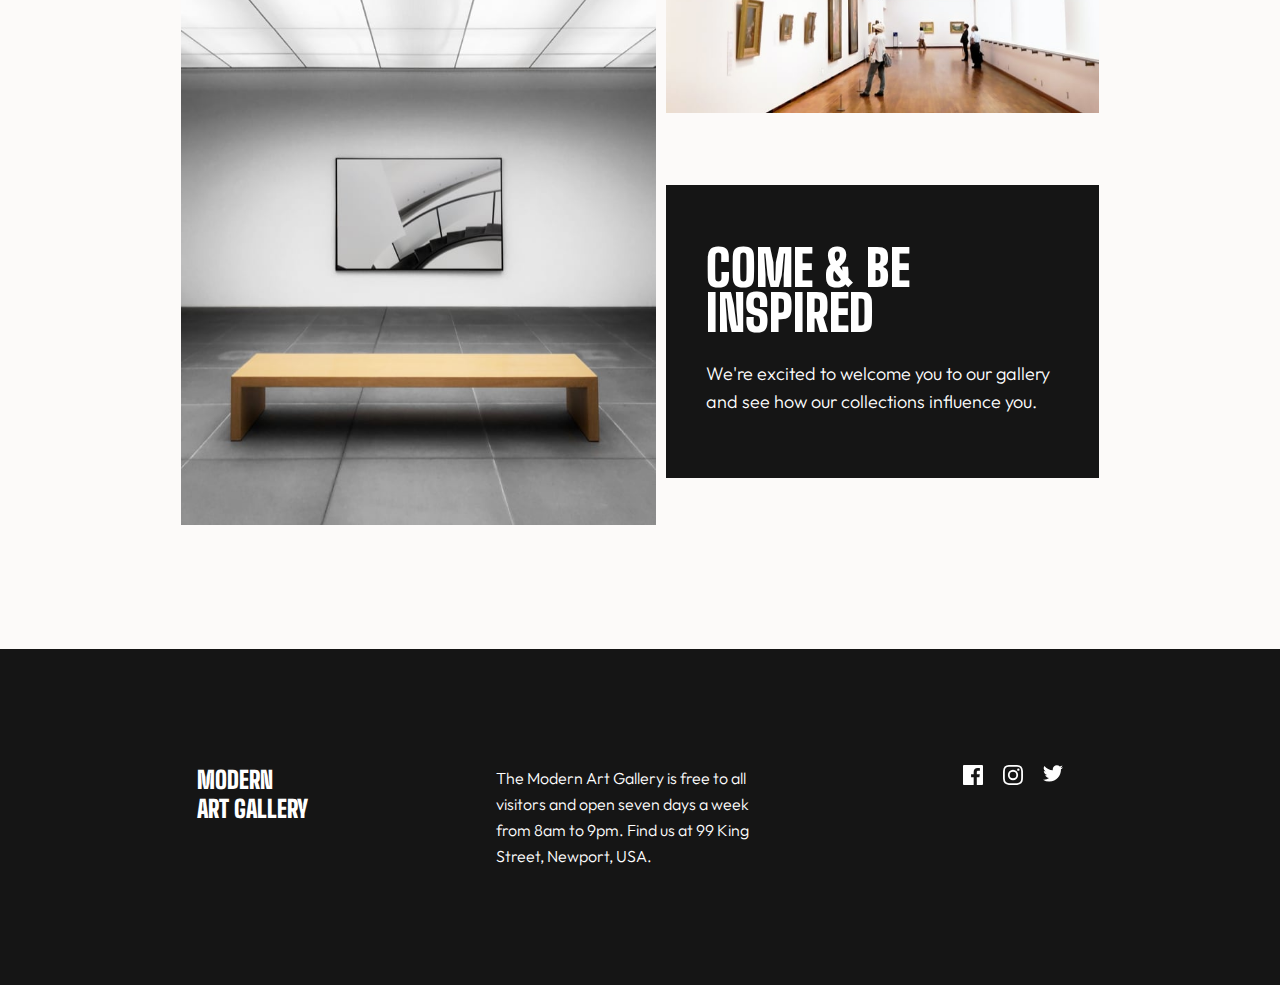
==== commit e6728659: "markup" ====
--- a/index.html
+++ b/index.html
@@ -11,22 +11,37 @@
     <header>
         <img src="assets/mobile/image-hero@2x.jpg" alt="background img" class="bg-mobile">
         <img src="assets/tablet/image-hero@2x.jpg" alt="background img" class="bg-tablet">
-        <img src="assets/desktop/image-hero@2x.jpg" alt="background img" class="bg-desktop">
-        <div class="header-text">
-            <h1>MODERN ART GALLERY</h1>
-            <p>The arts in the collection of the Modern Art Gallery all started from a spark of inspiration. Will these pieces inspire you? Visit us and find out.</p>
-            
-            <div class="btn">
-                <a href="location.html" target="_blank">
-                    <button class="title-btn">
-                        <p>OUR LOCATION</p>
-                    </button>
-                </a>
-                <a href="location.html" target="_blank">
-                    <button class="icon-btn">
-                        <img src="assets/icon-arrow-right.svg" alt="icon arrow right">
-                    </button>
-                </a>
+        <!-- <img src="assets/desktop/image-hero@2x.jpg" alt="background img" class="bg-desktop"> -->
+        <!-- <div class="main-image-container"> -->
+            <div class="main-image-container">
+                <div class="black-background"></div>
+                <div class="main-image"></div>
+            </div>
+        
+            <div class="header-text">
+                <div class="bg-text">
+                    <!-- <h1>MODERN ART GALLERY</h1> -->
+                    <h1>
+                        <span class="span-main"
+                          >MODER<span class="main-span-div">N</span></span
+                        >
+                        ART GAL<span class="black-span">LERY</span>
+                    </h1>
+                </div>
+                <p>The arts in the collection of the Modern Art Gallery all started from a spark of inspiration. Will these pieces inspire you? Visit us and find out.</p>
+                
+                <div class="btn">
+                    <a href="location.html" target="_blank">
+                        <button class="title-btn">
+                            <p>OUR LOCATION</p>
+                        </button>
+                    </a>
+                    <a href="location.html" target="_blank">
+                        <button class="icon-btn">
+                            <img src="assets/icon-arrow-right.svg" alt="icon arrow right">
+                        </button>
+                    </a>
+                </div>
             </div>
         </div>
     </header>
--- a/index.css
+++ b/index.css
@@ -12,7 +12,7 @@
     background: #FCFAF9;
 }
 
-/* general styles */
+/* -------------- general styles ------------- */
 h1,h2, h3{
     font-family: 'Big Shoulders Display', cursive;
     font-weight: 900;
@@ -28,7 +28,9 @@
     padding: 0 32px;
 }
 
-/* index.html header styles */
+
+
+/* header styles */
 .header-text{
     display: grid;
     row-gap: 32px;
@@ -43,7 +45,8 @@
     line-height: 28px;
     max-width: 550px;
 }
-/* html.index background image */
+
+/* background image */
 .bg-mobile{
     width: 100%;
     padding-bottom: 32px;
@@ -56,7 +59,7 @@
 }
 
 
-/* button for both pages */
+/* button */
 .btn{
     display: flex;
 }
@@ -80,8 +83,8 @@
 }
 
 
-/* index.html main container */
-.main-index{
+/* main containers */
+main{
     margin:120px 0 120px 0;
 }
 article{
@@ -124,65 +127,10 @@
 }
 
 
-/* location.html page map image and button positioning */
-.map-mobile{
-    width: 100%;
-    top: 0;
-}
-.map-tablet{
-    display: none;
-}
-.map-desktop{
-    display: none;
-}
-.location-btn{
-    position: absolute;
-    top: 0;
-    left: 0;
-}
-
-/* location.html adress */
-.map-container{
-    background-color: #151515;
-    
-}
-.map-container section{
-    height: 493px;
-    color: white;
-    padding: 0 16px;
-    display: flex;
-    flex-direction: column;
-    justify-content: space-evenly;
-}
-.map-container section h3{
-    font-size: 50px;
-    line-height: 45px;
-    padding-bottom: 48px;
-
-}
-.map-container h4{
-    font-size: 32px;
-    line-height: 32px;
-    color: #D5966C;
-
-}
-.location{
-    display: grid;
-    row-gap: 20px;
-    padding-top: 20px;
-}
-address p{
-    color: #FFFFFF;
-}
-
-
-
-
-
-
-
-
-/* footer for both pages */
+
+
+
+/* footer */
 
 /* general footer style */
 footer section{
@@ -191,35 +139,23 @@
 }
 
 /* footer specifications */
-.index-footer{
+footer{
     height: 336px;
     background-color: #151515;
     display: flex;
     justify-content: space-around;
     align-items: center;
 }
-.location-footer{
-    height: 336px;
-    background-color: #D5966C;
-    display: flex;
-    align-items: center;
-}
-
-
-.index-footer h2{
+footer h2{
     width: 112.05px;
     color: white;
 }
-.index-footer p{
+footer p{
     font-size: 16px;
     line-height: 26px;
     color: #FFFFFF;
 }
 
-.location-footer p{
-    color: #151515;
-}
-
 
 
 /* general icon styles */
@@ -231,25 +167,19 @@
 }
 
 
-.location-icons a path{
-    fill: black;
-}
-
-/* hovers for both pages */
-.index-footer a:hover path {
+
+
+/* hovers  */
+footer a:hover path {
     fill: #d5966c;
 }
 
-.location-icons a:hover path{
-    fill: white;
-}
 
 
 
 /* responsive */
 @media (min-width:768px){
     /* background text positioning */
-    /* index.html */
     body{
         position: relative;
     }
@@ -260,7 +190,7 @@
         top: 150px;
     }
 
-    /* index.html background images */
+    /* background image */
     .bg-mobile{
         display: none;
     }
@@ -268,13 +198,12 @@
         display: block;
         width: 50%; 
     }
-
-
-    .main-index{
+    main{
         padding: 0 40px;
     }
-    /* index.html grid layout */
-    .main-index{
+
+    /* grid layout */
+    main{
         display: grid;
         grid-column-gap: 1.6%;
         grid-row-gap: 0.6875rem;
@@ -308,57 +237,14 @@
     }
 
 
-    /* index.html footer */
-    .index-footer section{
+    /* footer */
+    footer section{
         width: 100%;
         display: flex;
         justify-content: space-between;
         padding: 0 40px;
     }
-    .index-footer section p{
-        max-width: 281px;
-    }
-
-
-    /* location.html */
-    .map-tablet{
-        display: block;
-        width: 100%;
-    }
-    .map-mobile{
-        display: none;
-    }
-    .map-desktop{
-        display: none;
-    }
-    .location-btn{
-        padding-left: 40px;
-    }
-    .map-container section{
-        padding:0 40px;
-    }
-    .location-btn{
-        padding: 0 40px;
-    }
-
-    /* location.html background  image */
-    .map-container section{
-        display: flex;
-        align-items: center;
-        flex-direction: row;
-        height: 548px;
-    }
-    .map-container section h3{
-        padding-right: 68px;
-    }
-
-    /* location.html footer */
-    .location-footer section{
-        width: 100%;
-        display: flex;
-        justify-content: space-between;
-    }
-    .location-footer p{
+    footer section p{
         max-width: 281px;
     }
 }
@@ -379,18 +265,65 @@
     }
 }
 
-@media (min-width:1440px){
-    .main-index, .index-footer section, .location-btn,
-    .map-container section, .location-footer{
+@media (min-width:1150px){
+    .bg-tablet{
+        display: none;
+    }
+
+    .main-image-container {
+        display: flex;
+    }
+    header .main-image {
+        width: 540px;
+        height: 799px;
+        background: url(/assets/desktop/image-hero.jpg);
+    }
+
+
+    .black-background {
+        width: 450px;
+        height: 799px;
+        background-color: black;
+      }
+
+    .bg-text h1{
+        width: 514px;
+        display: block;
+    }
+    .header-text h1{
+        width: 450px;
+        margin-left: -34.6rem;
+        margin-top: -8.5rem;
+        z-index: 999;
+        font-weight: 900;
+        font-size: 96px;
+        line-height: 88px;
+        color: #FFFFFF;
+    }
+
+    .main-span-div {
+        position: relative;
+    }
+    
+       .main-span-div::before {
+        position: absolute;
+        content: "";
+        width: 15px;
+        height: 77px;
+        background-color: black;
+        right: 0.1rem;
+        top: 1.1rem;
+    }
+
+      .black-span {
+        color: black;
+    }
+
+
+
+    main, footer section{
         padding: 0 165px;
     }
-
-    /* location.html background images */
-    .map-tablet{
-        display: none;
-    }
-    .map-desktop{
-        display: block;
-        width: 100%;
-    }
-}+}
+
+
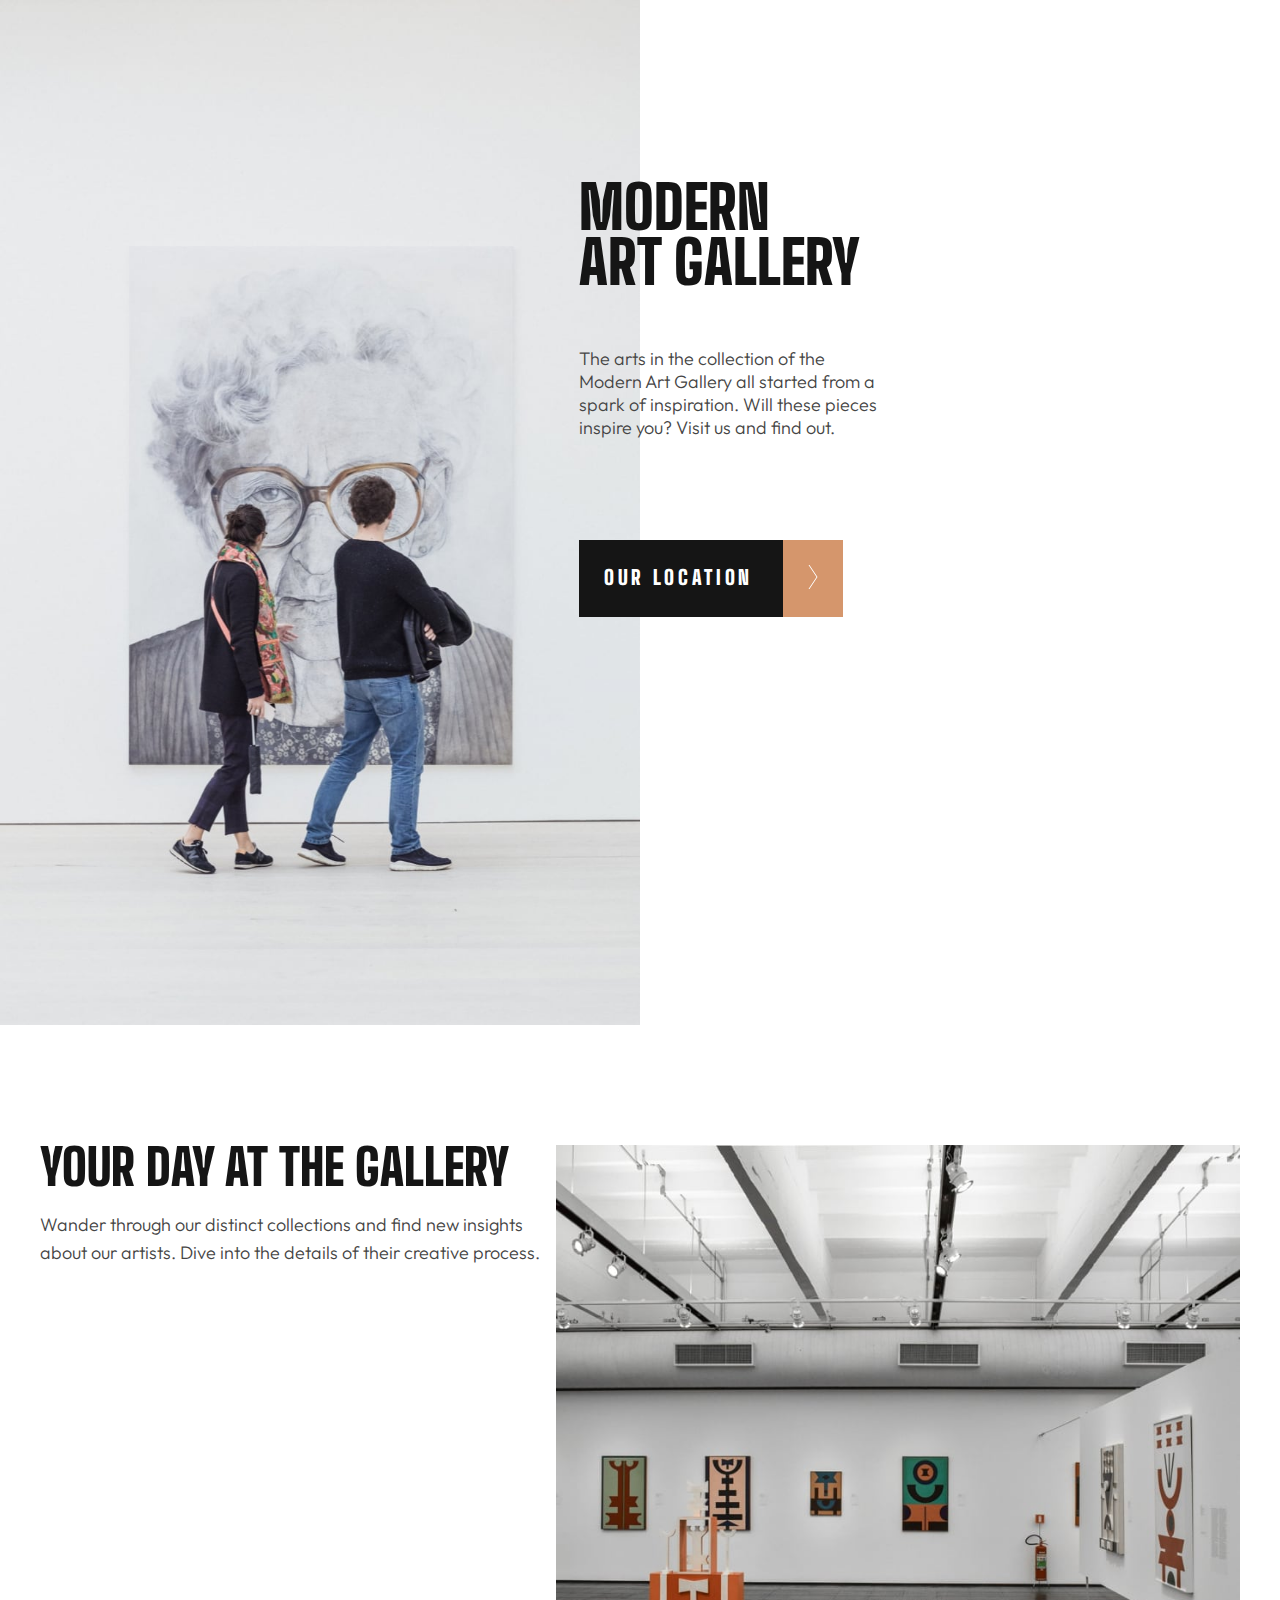
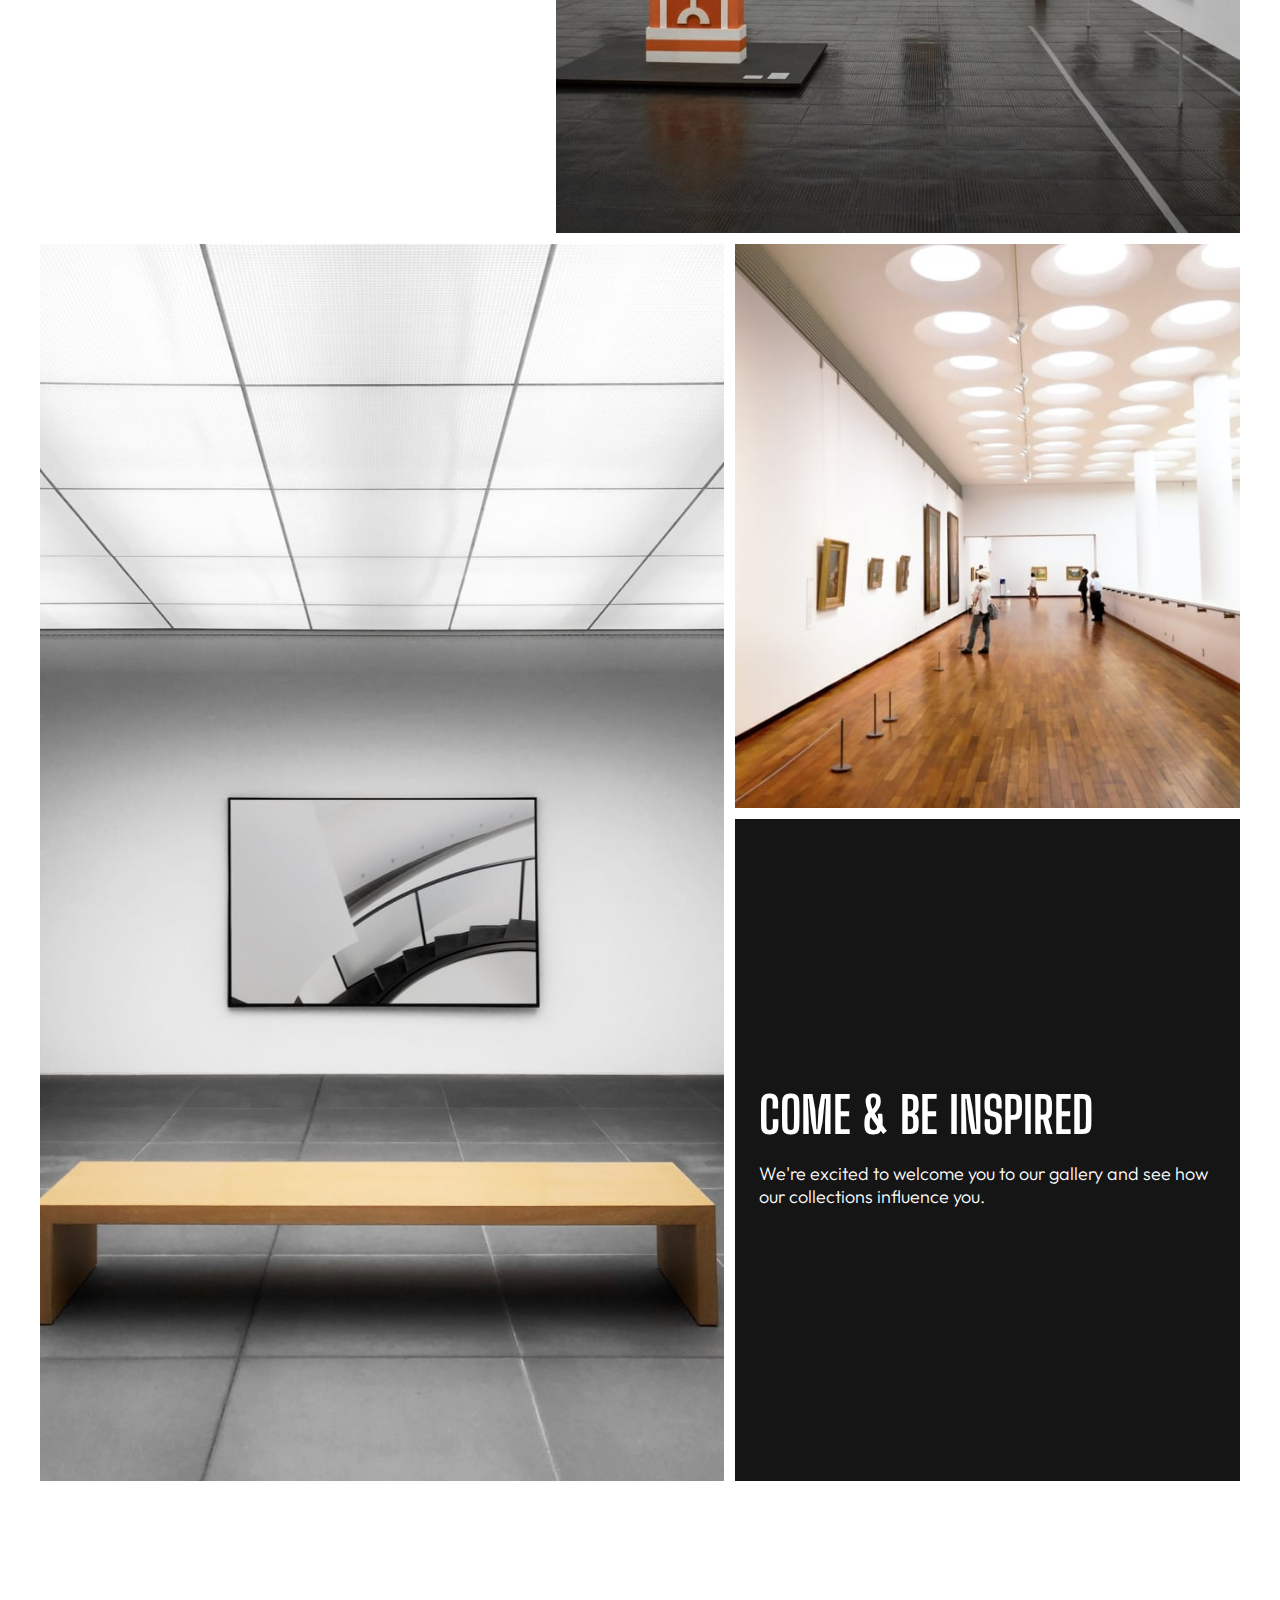
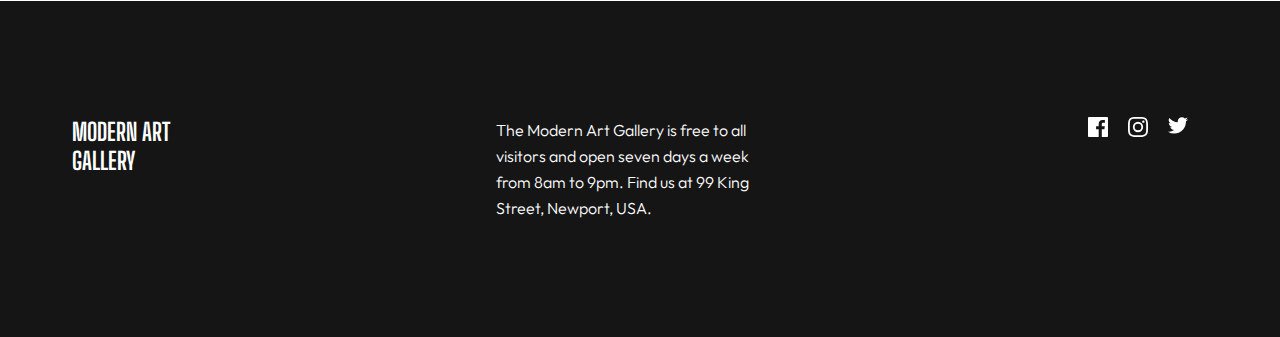
==== commit 037d5cdb: "changes in markup classes and finalized styles" ====
--- a/index.html
+++ b/index.html
@@ -11,58 +11,50 @@
     <header>
         <img src="assets/mobile/image-hero@2x.jpg" alt="background img" class="bg-mobile">
         <img src="assets/tablet/image-hero@2x.jpg" alt="background img" class="bg-tablet">
-        <!-- <img src="assets/desktop/image-hero@2x.jpg" alt="background img" class="bg-desktop"> -->
-        <!-- <div class="main-image-container"> -->
-            <div class="main-image-container">
-                <div class="black-background"></div>
-                <div class="main-image"></div>
-            </div>
+        <div class="bg-container">
+            <div class="background"></div>
+            <div class="text">MODERN <br> ART GALLERY</div>
+        </div>
+        <div class="header-p">
+            <p>The arts in the collection of the Modern Art Gallery all started from a spark of inspiration. Will these pieces inspire you? Visit us and find out.</p>
+        </div>
+
         
-            <div class="header-text">
-                <div class="bg-text">
-                    <!-- <h1>MODERN ART GALLERY</h1> -->
-                    <h1>
-                        <span class="span-main"
-                          >MODER<span class="main-span-div">N</span></span
-                        >
-                        ART GAL<span class="black-span">LERY</span>
-                    </h1>
-                </div>
-                <p>The arts in the collection of the Modern Art Gallery all started from a spark of inspiration. Will these pieces inspire you? Visit us and find out.</p>
-                
-                <div class="btn">
-                    <a href="location.html" target="_blank">
-                        <button class="title-btn">
-                            <p>OUR LOCATION</p>
-                        </button>
-                    </a>
-                    <a href="location.html" target="_blank">
-                        <button class="icon-btn">
-                            <img src="assets/icon-arrow-right.svg" alt="icon arrow right">
-                        </button>
-                    </a>
-                </div>
-            </div>
+        <div class="button">
+            <a href="location.html" class="black-button">
+                <span class="btn-location">OUR LOCATION</span>
+            </a>       
+            <a href="location.html" class="gold-button">         
+                <img class="arrow-pic" src="assets/icon-arrow-right.svg">       
+            </a>
         </div>
+
     </header>
 
     <main>
-        <article>
+        <article class="grid-container">
             <section class="grid-1">
-                <img src="assets/mobile/image-grid-1@2x.jpg" alt="gallery img">
+                <img src="assets/mobile/image-grid-1@2x.jpg" alt="gallery img" class="mobile-grid-1">
+                <img src="assets/tablet/image-grid-1@2x.jpg" alt="gallery img" class="tablet-grid-1">
+                <img src="assets/desktop/image-grid-1@2x.jpg" alt="gallery img" class="desktop-grid-1">
             </section>
-            <section class="grid-2">
+            <section class="grid-2 ">
                 <h3>YOUR DAY AT THE GALLERY</h3>
                 <p>Wander through our distinct collections and find new insights about our artists. Dive into the details of their creative process.</p>
             </section>
+            
             <section class="grid-3">
-                <img src="assets/mobile/image-grid-2@2x.jpg" alt="gallery img">
+                <img src="assets/mobile/image-grid-2@2x.jpg" alt="gallery img" class="mobile-grid-3">
+                <img src="assets/tablet/image-grid-2@2x.jpg" alt="gallery img" class="tablet-grid-3">
+                <img src="assets/mobile/image-grid-2@2x.jpg" alt="gallery img" class="desktop-grid-3">
             </section>
             <section class="grid-4">
-                <img src="assets/mobile/image-grid-3@2x.jpg" alt="gallery img">
+                <img src="assets/mobile/image-grid-3@2x.jpg" alt="gallery img"  class="mobile-grid-4">
+                <img src="assets/tablet/image-grid-3@2x.jpg" alt="gallery img" class="tablet-grid-4">
+                <img src="assets/tablet/image-grid-3@2x.jpg" alt="gallery img" class="desktop-grid-4">
             </section>
             <section class="grid-5">
-                <div class="description">
+                <div class="black-container">
                     <h3>COME & BE INSPIRED</h3>
                     <p>We're excited to welcome you to our gallery and see how our collections influence you.</p>
                 </div>
--- a/index.css
+++ b/index.css
@@ -1,5 +1,12 @@
 @import url(https://fonts.googleapis.com/css2?family=Big+Shoulders+Display:wght@300;900&display=swap);
 @import url(https://fonts.googleapis.com/css2?family=Outfit:wght@300&display=swap);
+
+:root{
+    --almost-black: #151515;
+    --dark-grey: #444444;
+    --gold: #D5966C;
+    --white: #FFFFFF;
+}
 
 *{
     margin: 0;
@@ -8,19 +15,16 @@
     font-style: normal;
 }
 body{
-    font-family: 'Outfit', sans-serif;
-    background: #FCFAF9;
-}
-
-/* -------------- general styles ------------- */
-h1,h2, h3{
     font-family: 'Big Shoulders Display', cursive;
     font-weight: 900;
 }
+
+/* -------------- general styles ------------- */
 p{
+    font-family: 'Outfit', sans-serif;
     font-weight: 300;
     font-size: 18px;
-    color: #444444;
+    color: var(--dark-grey);
 }
 
 /* footer padding */
@@ -31,20 +35,43 @@
 
 
 /* header styles */
-.header-text{
-    display: grid;
-    row-gap: 32px;
-    padding: 0 16px;
-}
-.header-text h1{
+
+.text{
+    font-weight: 900;
     font-size: 60px;
     line-height: 55px;
-    color: #151515;
-}
-.header-text p{
-    line-height: 28px;
-    max-width: 550px;
-}
+    color: var(--almost-black);
+    padding: 0px 16px;
+}
+.header-p{
+    padding:32px 16px;
+}
+
+/* btn */
+.button{
+    display: flex;
+    align-items: center;
+    padding: 0px 16px;
+}
+
+.black-button{
+    width: 204px;
+    height: 77px;
+    text-decoration: none;
+    font-size: 20px;
+    letter-spacing: 3.63636px;
+    background: var(--almost-black);
+    color: #FFFFFF;
+    padding: 25px;
+}
+
+.gold-button{
+    background-color: var(--gold);
+    padding: 25px;
+}
+
+
+  
 
 /* background image */
 .bg-mobile{
@@ -54,77 +81,61 @@
 .bg-tablet{
     display: none;
 }
-.bg-desktop{
-    display: none;
-}
-
-
-/* button */
-.btn{
-    display: flex;
-}
-.title-btn{
-    width: 204px;
-    height: 72px;
-    border: none;
-    background: #151515;
-}
-.title-btn p{
-    color: white;
-    font-size: 20px;
-    line-height: 24px;
-}
-
-.icon-btn{
-    width: 56px;
-    height: 72px;
-    border: none;
-    background: #D5966C;
-}
+
 
 
 /* main containers */
 main{
     margin:120px 0 120px 0;
-}
-article{
     padding: 0 16px;
-    display: grid;
-    row-gap: 16px;
-}
-article img{
+}
+/* images */
+main img{
     width: 100%;
-}
-article p{
-    line-height: 28px;
-    max-width: 550px;
-}
-article h3{
+    padding: 16px 0;
+}
+
+/* text content */
+.grid-2 h3{
+    font-weight: 900;
     font-size: 50px;
     line-height: 45px;
-    color: #151515;
-}
-article section:nth-child(2) h3{
-    margin-bottom: 21px;
-}
-article section:nth-child(5){
-    height: 293px;
-    background-color: #151515;
-    padding: 0 40px;
-    display: flex;
-    align-items: center;
-}
-.description h3{
+    color: var(--almost-black)
+}
+.grid-2 p{
+    color: var(--dark-grey);
+    font-weight: 300;
+    font-size: 18px;
+    line-height: 28px;
+    margin-top: 21px;
+}
+.grid-5{
+    background-color: var(--almost-black);
+    padding:48px 24px;
+}
+.grid-5 h3{
     font-size: 50px;
     line-height: 45px;
-    color: #FFFFFF;
+    color: var(--white);
     margin-bottom: 24px;
 }
-.description p{
-    line-height: 28px;
-    color: #FFFFFF;
-
-}
+.grid-5 p{
+    color: var(--white);
+}
+
+/* grid layout images for different resolutions */
+.tablet-grid-1, .desktop-grid-1{
+    display: none;
+}
+.tablet-grid-3, .desktop-grid-3{
+    display: none;
+}
+.tablet-grid-4, .desktop-grid-4{
+    display: none;
+}
+
+
+
 
 
 
@@ -141,19 +152,19 @@
 /* footer specifications */
 footer{
     height: 336px;
-    background-color: #151515;
+    background-color: var(--almost-black);
     display: flex;
     justify-content: space-around;
     align-items: center;
 }
 footer h2{
     width: 112.05px;
-    color: white;
+    color: var(--white);
 }
 footer p{
     font-size: 16px;
     line-height: 26px;
-    color: #FFFFFF;
+    color: var(--white);
 }
 
 
@@ -170,8 +181,16 @@
 
 
 /* hovers  */
+/* button hovers */
+.button:hover .black-button{
+    background-color: var(--gold);
+}
+.button:hover .gold-button{
+    background-color: var(--almost-black);
+}
+/* footer social media icon hover */
 footer a:hover path {
-    fill: #d5966c;
+    fill: var(--gold);
 }
 
 
@@ -179,61 +198,95 @@
 
 /* responsive */
 @media (min-width:768px){
-    /* background text positioning */
-    body{
-        position: relative;
-    }
-    .header-text{
-        position: absolute;
-        width: 50%;
-        right: 60px;
-        top: 150px;
-    }
-
-    /* background image */
+    /* background image and  text positioning */
     .bg-mobile{
         display: none;
     }
     .bg-tablet{
         display: block;
         width: 50%; 
-    }
+        position: relative;
+    }
+
+    .text{
+        position: absolute;
+        top:20%;
+        left: 44%;
+        width: 50%;
+    }
+    .header-p{
+        position: absolute;
+        top: 35%;
+        left: 44%;
+        max-width: 339px;
+        margin-bottom: 48px;
+    }
+    .button{
+        position: absolute;
+        top: 60%;
+        left: 44%;
+        width: 50%;
+    }
+
+
     main{
         padding: 0 40px;
     }
 
+
+
+
+
+    /* hide mobile grid layout images */
+    .mobile-grid-1, .mobile-grid-3, .mobile-grid-4{
+        display: none;
+    }
+    .tablet-grid-1, .tablet-grid-3, .tablet-grid-4{
+        display: block;
+    }
+
+
     /* grid layout */
-    main{
+    .grid-container{
         display: grid;
-        grid-column-gap: 1.6%;
-        grid-row-gap: 0.6875rem;
+        grid-column-gap: 11px;
+        grid-row-gap: 11px;
+
+        grid-template-columns: 3fr 1fr 3fr;
+        grid-template-rows: auto auto 3fr;
     }
     .grid-1{
         grid-column: 2/4;
-        max-width: 100%;
+    }
+    .tablet-grid-1{
+        padding: 0;
     }
     .grid-2{
         grid-column: 1/2;
         grid-row: 1/2;
-        max-width: 100%;
-        padding: 50px 20px 0 0; 
+        width: 100%;
     }
     .grid-3{
         grid-column: 1/3;
         grid-row: 2/4;
-        max-width: 100%;
+    }
+    .grid-3 img{
+        padding: 0;
     }
     .grid-4{
         grid-column: 3/4;
-        max-width: 100%;
-        margin-left: 10px;
+    }
+    .tablet-grid-4{
+        padding: 0;
+        width: 100%;
+       
     }
     .grid-5{
-        margin-left: 10px;
-        max-width: 100%; 
-        padding: 65px 48px;
+        grid-column: 3/4;
+        height: 100%;
+        width: 100%;
+        display: flex;
         align-items: center;
-        grid-column: 3/4;
     }
 
 
@@ -252,78 +305,96 @@
 
 
 
-@media (min-width:1100px){
-    /* background text positioning */
-    body{
-        position: relative;
-    }
-    .header-text{
-        position: absolute;
-        width: 50%;
-        right: 60px;
-        top: 350px;
-    }
-}
-
-@media (min-width:1150px){
+@media (min-width:1440px){
+    /* background */
     .bg-tablet{
         display: none;
     }
-
-    .main-image-container {
-        display: flex;
-    }
-    header .main-image {
-        width: 540px;
-        height: 799px;
-        background: url(/assets/desktop/image-hero.jpg);
-    }
-
-
-    .black-background {
-        width: 450px;
-        height: 799px;
+    .bg-container {
+        max-width: 990px;
+        height: 800px;
+        position: relative;
+    }
+      
+    /* split colored text and background*/
+    .text {
+        width: 41%;
+        height: 100%;
+        position: absolute;
+        top: 180px;
+        left: 242px;
+        font-size: 65px;
+        background-clip: text;
+        -webkit-background-clip: text;
+        color: transparent;
+        background-image: linear-gradient(270deg, black 200px, white 50%);
+    }
+    .background {
+        position: absolute;
         background-color: black;
-      }
-
-    .bg-text h1{
-        width: 514px;
+        background-image: url("assets/desktop/image-hero.jpg");
+        background-repeat: no-repeat;
+        background-position: right;
+        width: 100%;
+        height: 100%;
+    }
+      
+    /* p and button positioning */
+    .header-p{
+        position: absolute;
+        top: 152px;
+        left: 60%;    
+        margin-bottom: 48px;
+        max-width: 350px;
+    }
+    .button{
+        position: absolute;
+        top: 360px;
+        max-width: 30%;
+        left: 60%;
+    }
+
+
+
+
+    .tablet-grid-1, .tablet-grid-3, .tablet-grid-4{
+        display: none;
+    }
+    .desktop-grid-1, .desktop-grid-3, .desktop-grid-4{
         display: block;
     }
-    .header-text h1{
-        width: 450px;
-        margin-left: -34.6rem;
-        margin-top: -8.5rem;
-        z-index: 999;
+    .grid-1 img, .grid-4 img{
+        padding: 0;
+    }
+
+
+    .grid-2 h3{
         font-weight: 900;
-        font-size: 96px;
-        line-height: 88px;
-        color: #FFFFFF;
-    }
-
-    .main-span-div {
-        position: relative;
-    }
-    
-       .main-span-div::before {
-        position: absolute;
-        content: "";
-        width: 15px;
-        height: 77px;
-        background-color: black;
-        right: 0.1rem;
-        top: 1.1rem;
-    }
-
-      .black-span {
-        color: black;
-    }
-
-
-
+        font-size: 60px;
+        line-height: 60px;  
+    }
+    .grid-2 p{
+        font-weight: 300;
+        font-size: 22px;
+        line-height: 32px;
+        max-width: 350px;
+    }
+
+    .grid-5 h3{
+        font-weight: 900;
+        font-size: 60px;
+        line-height: 60px;
+    }
+    .grid-5 p{
+        font-weight: 300;
+        font-size: 22px;
+        line-height: 32px;
+    }
+    /* footer */
     main, footer section{
         padding: 0 165px;
     }
-}
-
-
+
+}
+
+
